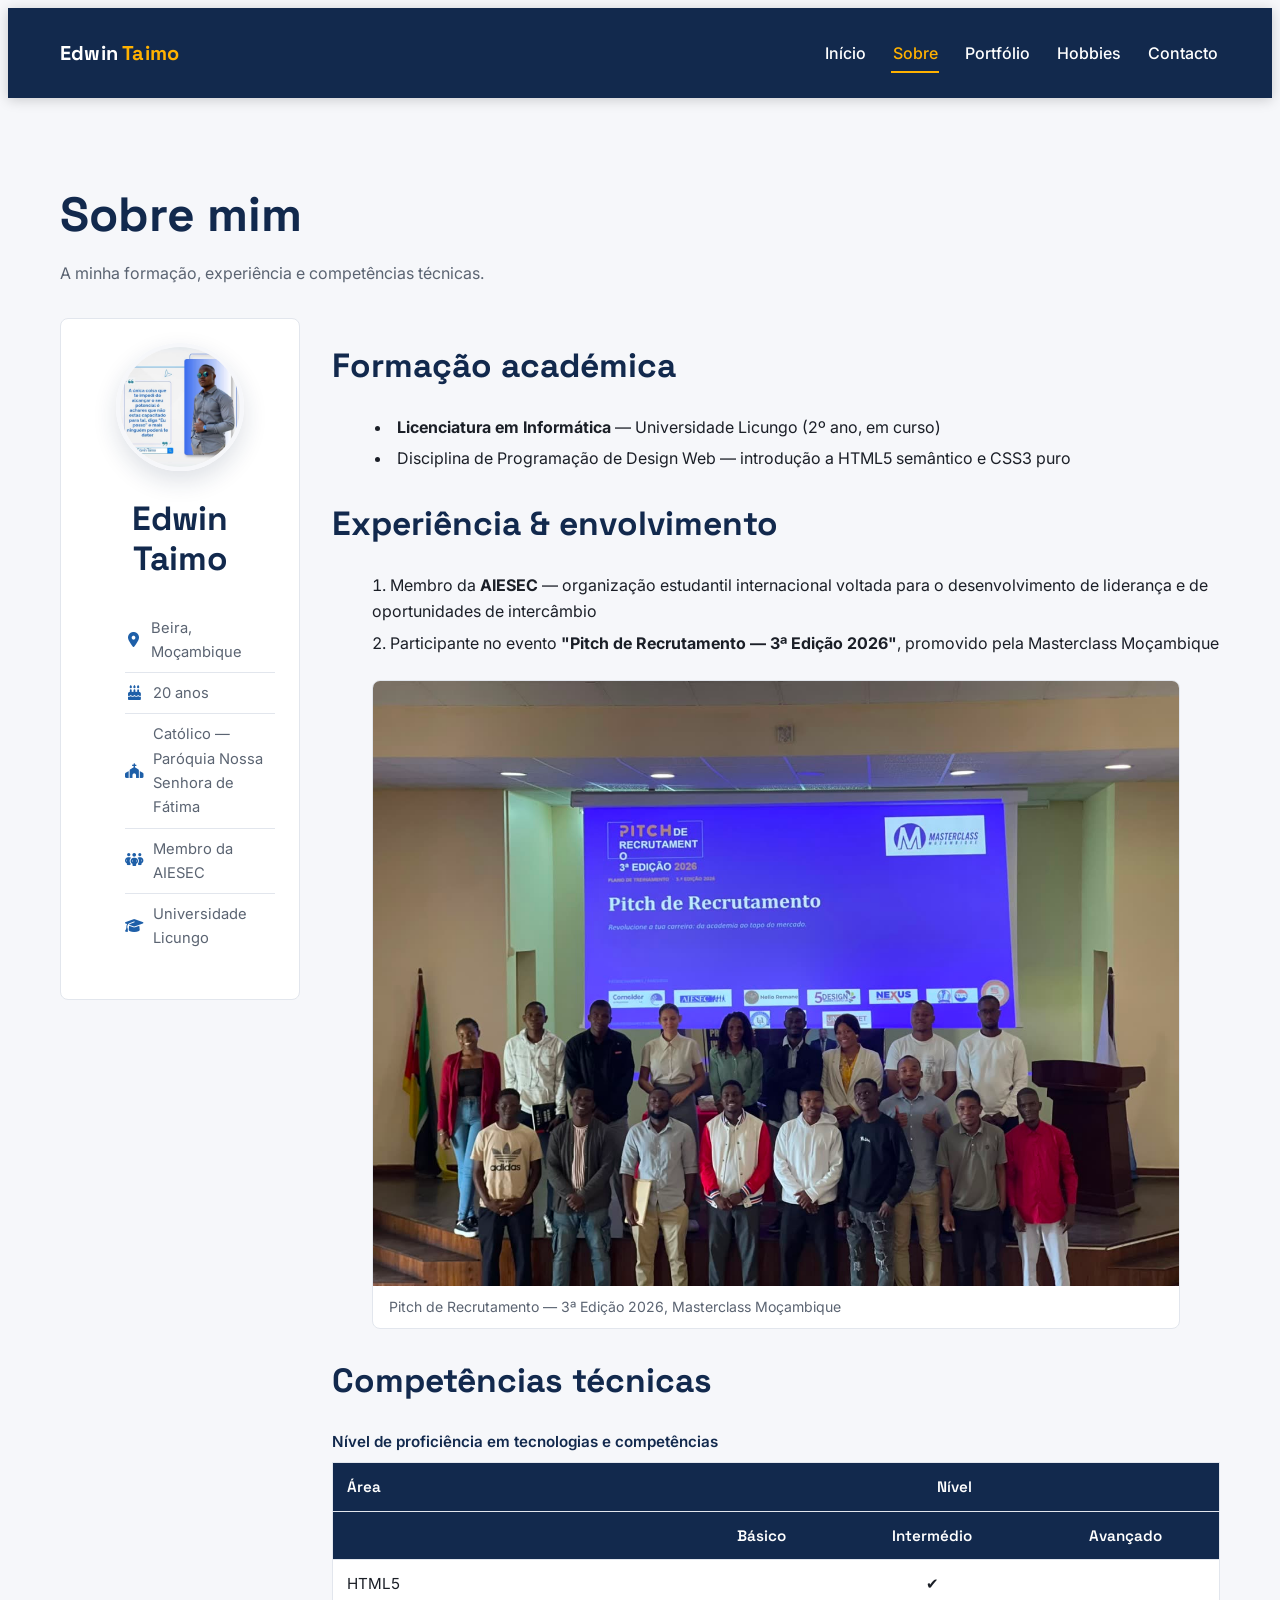
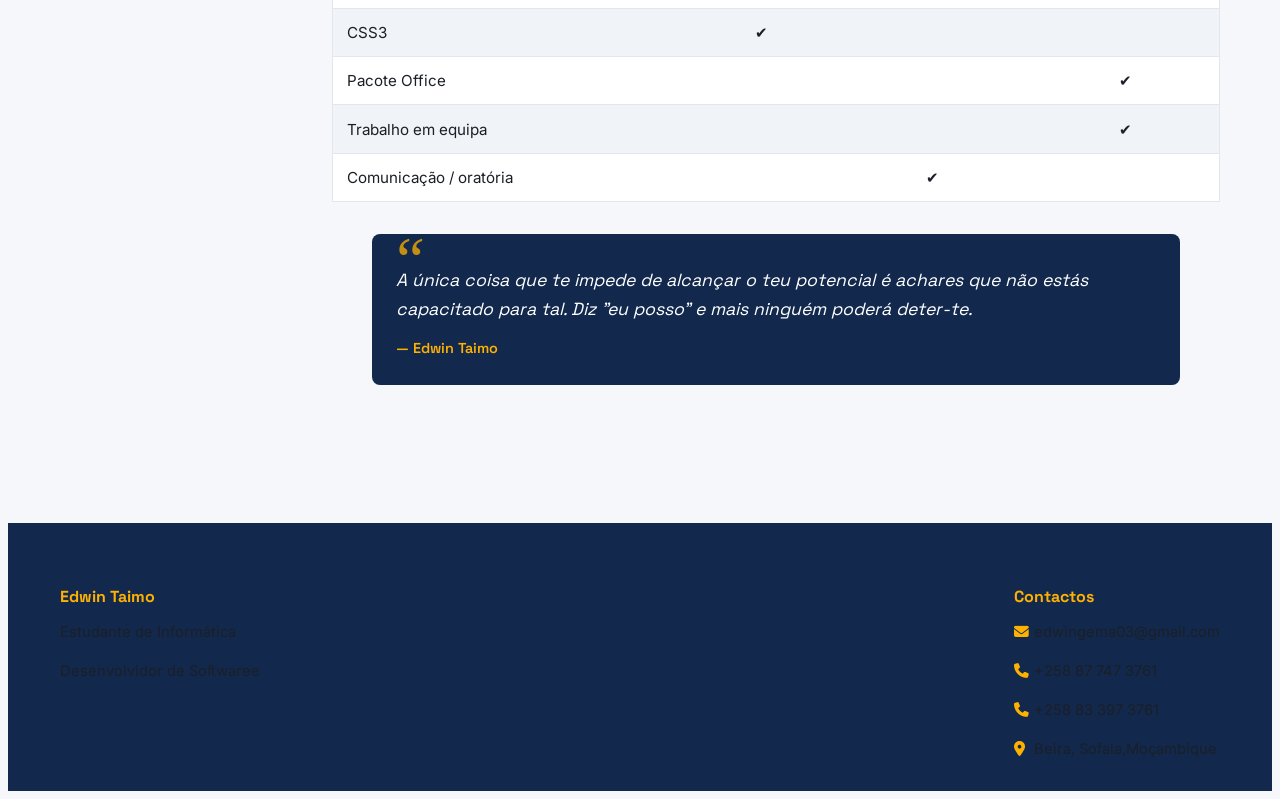
==== about.html @ 4673215a "reestates em atualizacao" ====
<!DOCTYPE html>
<html lang="pt-mz">
<head>
  <meta charset="UTF-8">
  <meta name="viewport" content="width=device-width, initial-scale=1.0">
  <meta name="description" content="Currículo de Edwin Taimo: formação académica, experiência e competências técnicas.">
  <title>Edwin Taimo — Sobre mim</title>

  <link rel="preconnect" href="https://fonts.googleapis.com">
  <link rel="preconnect" href="https://fonts.gstatic.com" crossorigin>
  <link href="https://fonts.googleapis.com/css2?family=Space+Grotesk:wght@500;600;700&family=Inter:wght@400;500;600&display=swap" rel="stylesheet">
  <link rel="stylesheet" href="https://cdnjs.cloudflare.com/ajax/libs/font-awesome/6.4.2/css/all.min.css">

  <link rel="stylesheet" href="css/estilo.css">
  <link rel="stylesheet" href="css/responsivo.css">
</head>
<body>

  <a class="link-saltar" href="#conteudo">Saltar para o conteúdo</a>

  <header class="cabecalho">
    <div class="cabecalho__conteudo">
      <a href="index.html" class="logotipo">Edwin <span>Taimo</span></a>
      <nav aria-label="Navegação principal">
        <ul class="menu-principal">
          <li><a href="index.html">Início</a></li>
          <li><a href="about.html" class="activo">Sobre</a></li>
          <li><a href="portfolio.html">Portfólio</a></li>
          <li><a href="hobbies.html">Hobbies</a></li>
          <li><a href="contact.html">Contacto</a></li>
        </ul>
      </nav>
    </div>
  </header>

  <main id="conteudo">
    <section class="seccao">
      <h1 class="seccao__titulo">Sobre mim</h1>
      <p class="seccao__intro">A minha formação, experiência e competências técnicas.</p>

      <div class="sobre__grelha">

        <aside class="perfil-lateral">
          <img src="assets/img/avatar.jpg" alt="Retrato de Edwin Taimo" width="120" height="120">
          <h2>Edwin Taimo</h2>
          <ul>
            <li><i class="fa-solid fa-location-dot" aria-hidden="true"></i> Beira, Moçambique</li>
            <li><i class="fa-solid fa-cake-candles" aria-hidden="true"></i> 20 anos</li>
            <li><i class="fa-solid fa-church" aria-hidden="true"></i> Católico — Paróquia Nossa Senhora de Fátima</li>
            <li><i class="fa-solid fa-people-group" aria-hidden="true"></i> Membro da AIESEC</li>
            <li><i class="fa-solid fa-graduation-cap" aria-hidden="true"></i> Universidade Licungo</li>
          </ul>
        </aside>

        <div class="sobre__conteudo">

          <article>
            <h2>Formação académica</h2>
            <ul>
              <li><strong>Licenciatura em Informática</strong> — Universidade Licungo (2º ano, em curso)</li>
              <li>Disciplina de Programação de Design Web — introdução a HTML5 semântico e CSS3 puro</li>
            </ul>
          </article>

          <article>
            <h2>Experiência &amp; envolvimento</h2>
            <ol>
              <li>Membro da <strong>AIESEC</strong> — organização estudantil internacional voltada para o desenvolvimento de liderança e de oportunidades de intercâmbio</li>
              <li>Participante no evento <strong>"Pitch de Recrutamento — 3ª Edição 2026"</strong>, promovido pela Masterclass Moçambique</li>
            </ol>

            <figure>
              <img src="assets/img/evento-aiesec.jpg" alt="Edwin em grupo com outros participantes no evento Pitch de Recrutamento da Masterclass Moçambique, 3ª edição 2026" width="800" height="500">
              <figcaption>Pitch de Recrutamento — 3ª Edição 2026, Masterclass Moçambique</figcaption>
            </figure>
          </article>

          <article>
            <h2>Competências técnicas</h2>
            <table class="tabela-competencias">
              <caption>Nível de proficiência em tecnologias e competências</caption>
              <thead>
                <tr>
                  <th scope="col">Área</th>
                  <th scope="col" colspan="3">Nível</th>
                </tr>
                <tr>
                  <th scope="col"></th>
                  <th scope="col">Básico</th>
                  <th scope="col">Intermédio</th>
                  <th scope="col">Avançado</th>
                </tr>
              </thead>
              <tbody>
                <tr>
                  <td>HTML5</td>
                  <td></td>
                  <td>✔</td>
                  <td></td>
                </tr>
                <tr>
                  <td>CSS3</td>
                  <td>✔</td>
                  <td></td>
                  <td></td>
                </tr>
                <tr>
                  <td>Pacote Office</td>
                  <td></td>
                  <td></td>
                  <td>✔</td>
                </tr>
                <tr>
                  <td>Trabalho em equipa</td>
                  <td></td>
                  <td></td>
                  <td>✔</td>
                </tr>
                <tr>
                  <td>Comunicação / oratória</td>
                  <td></td>
                  <td>✔</td>
                  <td></td>
                </tr>
              </tbody>
            </table>
          </article>

          <blockquote class="citacao">
            A única coisa que te impede de alcançar o teu potencial é achares
            que não estás capacitado para tal. Diz "eu posso" e mais ninguém
            poderá deter-te.
            <cite>— Edwin Taimo</cite>
          </blockquote>

        </div>
      </div>
    </section>
  </main>


    <footer class="rodape">
    <div class="rodape__conteudo">
      <div class="rodape__coluna">
        <h3>Edwin Taimo</h3>
        <p>Estudante de Informática</p>
        <p>Desenvolvidor de Softwaree</p>
      </div>
      <div class="rodape__coluna">
        <h3>Contactos</h3>
        <p><i class="fa-solid fa-envelope" aria-hidden="true"></i> edwingema03@gmail.com</p>
        <p><i class="fa-solid fa-phone" aria-hidden="true"></i> +258 87 747 3761</p>
        <p><i class="fa-solid fa-phone" aria-hidden="true"></i> +258 83 397 3761</p>
        <p><i class="fa-solid fa-location-dot" aria-hidden="true"></i> Beira, Sofala,Moçambique</p>
      </div>
    </div>
  </footer>
</body>
</html>
---- css/estilo.css ----
*::before,
*::after {
  box-sizing: border-box;
  margin: 0;
  padding: 0;
}

:root {
  /* Cores */
  --cor-primaria: #12294d;        /* azul profundo — cabeçalho, títulos */
  --cor-primaria-escura: #0a1b34; /* usado nos gradientes */
  --cor-primaria-clara: #1e5fa8;  /* azul vivo — links, detalhes */
  --cor-destaque: #ffb100;        /* âmbar — botões e acentos (referência ao mundo automóvel) */
  --cor-texto: #1b1f27;
  --cor-texto-suave: #5b6472;
  --cor-fundo: #f6f7fa;
  --cor-superficie: #ffffff;
  --cor-borda: #e2e6ed;

  --fonte-titulo: "Space Grotesk", "Segoe UI", sans-serif;
  --fonte-corpo: "Inter", "Segoe UI", Arial, sans-serif;

  /* Escala de espaçamento (usada em padding, margin e gap) */
  --esp-1: 0.5rem;
  --esp-2: 1rem;
  --esp-3: 1.5rem;
  --esp-4: 2rem;
  --esp-5: 3rem;
  --esp-6: 4.5rem;

  /* Outros valores reutilizados */
  --raio: 8px;
  --sombra: 0 10px 25px rgba(18, 41, 77, 0.14);
  --transicao: 0.25s ease;
}

/* ---------- 3. BASE ---------------------------------------------- */
html {
  scroll-behavior: smooth; /* rolagem suave ao clicar em links internos */
}

body {
  font-family: var(--fonte-corpo);
  color: var(--cor-texto);
  background: var(--cor-fundo);
  line-height: 1.65;
  /* rem = baseado no tamanho de letra da raiz -> mantém tudo proporcional
     se o utilizador mudar o tamanho de letra do navegador (acessibilidade) */
  font-size: 1rem;
}

h1,
h2,
h3 {
  font-family: var(--fonte-titulo);
  color: var(--cor-primaria);
  line-height: 1.2;
}

/* clamp(mínimo, valor-fluido-com-vw, máximo) permite que o texto
   cresça/diminua suavemente conforme a largura do ecrã (vw),
   sem nunca ficar demasiado pequeno nem demasiado grande. */
h1 { font-size: clamp(2rem, 4vw + 1rem, 3rem); }
h2 { font-size: clamp(1.5rem, 2vw + 1rem, 2.1rem); }
h3 { font-size: 1.15rem; }

p { color: var(--cor-texto); }

a {
  color: var(--cor-primaria-clara);
  text-decoration: none;
}
a:hover { text-decoration: underline; }
a:focus-visible,
button:focus-visible,
input:focus-visible,
select:focus-visible,
textarea:focus-visible {
  outline: 3px solid var(--cor-destaque);
  outline-offset: 2px;
}

img { max-width: 100%; display: block; }

ul, ol { list-style-position: inside; }

/* ---------- 4. LIGAÇÃO DE SALTO (acessibilidade) ----------------
   Permite que quem navega por teclado salte diretamente para o
   conteúdo principal, sem ter de passar por todo o menu. */
.link-saltar {
  position: absolute;
  left: -999px;
  top: 0;
  background: var(--cor-destaque);
  color: var(--cor-primaria);
  font-weight: 600;
  padding: 0.75rem 1.25rem;
  border-radius: 0 0 var(--raio) 0;
  z-index: 200;
}
.link-saltar:focus {
  left: 0;
}

/* ---------- 5. CABEÇALHO -----------------------------------------
   NOTA SOBRE POSICIONAMENTO (pedido no enunciado do trabalho):
   - static   → comportamento normal do fluxo do documento (padrão).
   - relative → mantém o espaço original do elemento, mas permite
                deslocá-lo visualmente com top/left/right/bottom.
   - absolute → remove o elemento do fluxo normal; é posicionado em
                relação ao ancestral mais próximo que tenha
                position diferente de static.
   - fixed    → fica sempre fixo em relação à janela do navegador
                (viewport), mesmo quando a página tem scroll.
   - sticky   → é um "híbrido": comporta-se como relative até o
                elemento atingir o limite definido (aqui, top: 0)
                e a partir daí passa a comportar-se como fixed.
                É exatamente isto que uso no cabeçalho abaixo, para
                o menu acompanhar o utilizador durante o scroll. */
.cabecalho {
  position: sticky;
  top: 0;
  z-index: 100;
  background: var(--cor-primaria);
  box-shadow: 0 2px 12px rgba(0, 0, 0, 0.18);
}

.cabecalho__conteudo {
  max-width: 1160px;
  margin: 0 auto;
  padding: 1rem var(--esp-3);
  display: flex;
  flex-wrap: wrap;
  align-items: center;
  justify-content: space-between;
  gap: var(--esp-2);
}

.logotipo {
  font-family: var(--fonte-titulo);
  font-weight: 700;
  font-size: 1.25rem;
  color: #ffffff;
  letter-spacing: 0.01em;
}
.logotipo span { color: var(--cor-destaque); }

/* seletor filho direto (>): aplica-se apenas aos <li> que são
   filhos diretos de .menu-principal, e não a "netos". */
.menu-principal {
  display: flex;
  flex-wrap: wrap;
  gap: var(--esp-3);
  list-style: none;
  justify-content: center;
}
.menu-principal > li {
  position: relative;
}

.menu-principal a {
  color: #ffffff;
  font-weight: 500;
  padding: 0.35rem 0.1rem;
  position: relative;
}

/* pseudo-elemento ::after usado para desenhar um sublinhado
   animado por baixo do link, sem precisar de nenhuma imagem. */
.menu-principal a::after {
  content: "";
  position: absolute;
  left: 0;
  bottom: -4px;
  width: 0;
  height: 2px;
  background: var(--cor-destaque);
  transition: width var(--transicao);
}
.menu-principal a:hover::after,
.menu-principal a.activo::after {
  width: 100%;
}
.menu-principal a.activo { color: var(--cor-destaque); }

/* ---------- 6. BOTÕES ---------------------------------------------- */
.btn {
  display: inline-flex;
  align-items: center;
  gap: 0.5rem;
  font-family: var(--fonte-titulo);
  font-weight: 600;
  font-size: 0.98rem;
  padding: 0.85rem 1.7rem;
  border-radius: var(--raio);
  border: 2px solid transparent;
  cursor: pointer;
  transition: transform var(--transicao), box-shadow var(--transicao),
    background var(--transicao);
}
.btn--primario {
  background: linear-gradient(135deg, var(--cor-destaque), #ffd166);
  color: var(--cor-primaria);
  box-shadow: var(--sombra);
}
.btn--primario:hover {
  transform: translateY(-3px);
  box-shadow: 0 16px 30px rgba(255, 177, 0, 0.35);
}
.btn--secundario {
  background: transparent;
  border-color: rgba(255, 255, 255, 0.7);
  color: #ffffff;
}
.btn--secundario:hover {
  background: rgba(255, 255, 255, 0.12);
}

/* ---------- 7. SECÇÕES GERAIS -------------------------------------- */
.seccao {
  max-width: 1160px;
  margin: 0 auto;
  padding: var(--esp-5) var(--esp-3);
}
.seccao__titulo { margin-bottom: 0.5rem; }
/* "ch" = largura média de um caractere na fonte atual; é ótimo
   para limitar a largura de um parágrafo a uma boa medida de
   leitura (aprox. 60-70 caracteres por linha). */
.seccao__intro {
  color: var(--cor-texto-suave);
  max-width: 68ch;
  margin-bottom: var(--esp-4);
}

/* ---------- 8. HERÓI (página inicial) ------------------------------ */
.heroi {
  position: relative;
  overflow: hidden;
  color: #ffffff;
  padding: var(--esp-5) var(--esp-3);
  background: linear-gradient(
    135deg,
    var(--cor-primaria) 0%,
    var(--cor-primaria-escura) 100%
  );
}
.heroi__conteudo {
  max-width: 1160px;
  margin: 0 auto;
  display: flex;
  flex-direction: column;
  align-items: center;
  gap: var(--esp-4);
  text-align: center;
}

/* Animação de entrada — um único momento orquestrado ao carregar
   a página, em vez de animações espalhadas por todo o lado. */
@keyframes entrada {
  from { opacity: 0; transform: translateY(18px); }
  to   { opacity: 1; transform: translateY(0); }
}
.heroi__texto { animation: entrada 0.8s ease both; }

.heroi__ola {
  color: var(--cor-destaque);
  font-weight: 600;
  margin-bottom: 0.3rem;
}
.heroi__nome {
  margin: 0.2rem 0 1rem;
  text-shadow: 0 3px 18px rgba(0, 0, 0, 0.3);
}
.heroi__tagline {
  color: #d7deea;
  font-size: 1.1rem;
  max-width: 52ch;
  margin: 0 auto var(--esp-3);
}
.heroi__acoes {
  display: flex;
  flex-wrap: wrap;
  gap: var(--esp-2);
  justify-content: center;
}

.heroi__foto {
  position: relative;
  width: min(70vw, 260px);
}
/* ::before cria uma "faixa" decorativa atrás da fotografia —
   uma referência visual ao mundo automóvel/motorsport. */
.heroi__foto::before {
  content: "";
  position: absolute;
  inset: -14px;
  background: linear-gradient(135deg, var(--cor-destaque), transparent 65%);
  border-radius: var(--raio);
  transform: rotate(-4deg);
  z-index: 0;
}
.heroi__foto img {
  position: relative;
  z-index: 1;
  width: 100%;
  aspect-ratio: 1 / 1;
  object-fit: cover;
  border-radius: var(--raio);
  border: 4px solid rgba(255, 255, 255, 0.18);
  box-shadow: var(--sombra);
}

/* ---------- 9. DESTAQUES RÁPIDOS (página inicial) ------------------- */
.destaques {
  display: flex;
  flex-wrap: wrap;
  gap: var(--esp-3);
  margin-top: var(--esp-4);
}
.destaque {
  flex: 1 1 220px;
  background: var(--cor-superficie);
  border: 1px solid var(--cor-borda);
  border-radius: var(--raio);
  padding: var(--esp-3);
  transition: transform var(--transicao), box-shadow var(--transicao);
}
.destaque:hover {
  transform: translateY(-4px);
  box-shadow: var(--sombra);
}
.destaque i {
  color: var(--cor-primaria-clara);
  font-size: 1.4rem;
  margin-bottom: 0.5rem;
}
.destaque h3 { margin-bottom: 0.2rem; }
.destaque p { color: var(--cor-texto-suave); font-size: 0.95rem; }

/* ---------- 10. BLOCOS DE MÉDIA (vídeo/áudio) ------------------------ */
.midia-grelha {
  display: flex;
  flex-direction: column;
  gap: var(--esp-3);
}
.midia {
  background: var(--cor-superficie);
  border: 1px solid var(--cor-borda);
  border-radius: var(--raio);
  padding: var(--esp-3);
  box-shadow: 0 4px 14px rgba(18, 41, 77, 0.06);
}
.midia h3 { margin-bottom: 0.6rem; }
video,
audio {
  width: 100%;
  border-radius: calc(var(--raio) - 2px);
}

/* ---------- 11. PÁGINA "SOBRE" ------------------------------------- */
.sobre__grelha {
  display: grid;
  gap: var(--esp-4);
}

.perfil-lateral {
  background: var(--cor-superficie);
  border: 1px solid var(--cor-borda);
  border-radius: var(--raio);
  padding: var(--esp-3);
  text-align: center;
  align-self: start;
}
.perfil-lateral img {
  width: 120px;
  height: 120px;
  object-fit: cover;
  border-radius: 50%;
  border: 4px solid var(--cor-fundo);
  box-shadow: var(--sombra);
  margin: 0 auto var(--esp-2);
}
.perfil-lateral ul {
  list-style: none;
  text-align: left;
  margin-top: var(--esp-2);
}
.perfil-lateral li {
  display: flex;
  align-items: center;
  gap: 0.6rem;
  padding: 0.5rem 0;
  border-top: 1px solid var(--cor-borda);
  font-size: 0.92rem;
  color: var(--cor-texto-suave);
}
/* pseudo-classe :first-child remove a linha divisória do 1º item */
.perfil-lateral li:first-child { border-top: none; }
.perfil-lateral li i {
  color: var(--cor-primaria-clara);
  width: 18px;
  text-align: center;
}

.sobre__conteudo article { margin-bottom: var(--esp-4); }
.sobre__conteudo article ul { margin: 0.6rem 0 0.6rem 0.2rem; }
.sobre__conteudo article li { margin-bottom: 0.3rem; }

.sobre__conteudo figure {
  margin-top: var(--esp-3);
  border: 1px solid var(--cor-borda);
  border-radius: var(--raio);
  overflow: hidden;
  background: var(--cor-superficie);
}
.sobre__conteudo figure img { width: 100%; height: auto; }
.sobre__conteudo figcaption {
  padding: 0.6rem var(--esp-2);
  font-size: 0.88rem;
  color: var(--cor-texto-suave);
}

/* Tabela de competências */
.tabela-competencias {
  width: 100%;
  border-collapse: collapse;
  margin: var(--esp-2) 0;
  font-size: 0.95rem;
  background: var(--cor-superficie);
  border: 1px solid var(--cor-borda);
}
.tabela-competencias caption {
  text-align: left;
  font-weight: 600;
  color: var(--cor-primaria);
  margin-bottom: 0.5rem;
}
.tabela-competencias th,
.tabela-competencias td {
  padding: 0.7rem 0.9rem;
  border-bottom: 1px solid var(--cor-borda);
  text-align: center;
}
.tabela-competencias td:first-child,
.tabela-competencias th:first-child { text-align: left; }
.tabela-competencias thead th {
  background: var(--cor-primaria);
  color: #ffffff;
  font-family: var(--fonte-titulo);
  font-weight: 600;
}
/* pseudo-classe :nth-child(even/odd) para criar linhas "zebra" */
.tabela-competencias tbody tr:nth-child(even) { background: #f0f3f8; }
.tabela-competencias tbody tr:hover { background: #e7eef9; }

/* Citação / frase de efeito */
.citacao {
  position: relative;
  background: var(--cor-primaria);
  color: #ffffff;
  padding: var(--esp-4) var(--esp-3) var(--esp-3);
  border-radius: var(--raio);
  margin-top: var(--esp-4);
  font-family: var(--fonte-titulo);
  font-size: 1.1rem;
  font-style: italic;
}
.citacao::before {
  content: "\201C"; /* aspas decorativas */
  position: absolute;
  top: -6px;
  left: 18px;
  font-family: Georgia, serif;
  font-size: 4rem;
  color: var(--cor-destaque);
  opacity: 0.75;
  line-height: 1;
}
.citacao cite {
  display: block;
  margin-top: 0.8rem;
  font-style: normal;
  font-weight: 600;
  font-size: 0.9rem;
  color: var(--cor-destaque);
}

/* ---------- 12. PORTFÓLIO (CSS GRID) --------------------------------
   grid-template-columns com repeat()/auto-fit/minmax() cria colunas
   automaticamente: tantas quantas couberem, com no mínimo 250px,
   sem precisar de media queries só para isto. */
.grelha-portfolio {
  display: grid;
  grid-template-columns: repeat(auto-fit, minmax(250px, 1fr));
  gap: var(--esp-4);
}

.projeto {
  position: relative;
  background: var(--cor-superficie);
  border: 1px solid var(--cor-borda);
  border-radius: var(--raio);
  overflow: hidden;
  transition: transform var(--transicao), box-shadow var(--transicao);
}
/* ::before desenha uma barra de destaque no topo de cada cartão */
.projeto::before {
  content: "";
  position: absolute;
  top: 0; left: 0; right: 0;
  height: 5px;
  background: var(--cor-destaque);
  z-index: 2;
}
/* pseudo-classe :nth-child() para variar a cor da barra de cada cartão */
.projeto:nth-child(2)::before { background: var(--cor-primaria-clara); }
.projeto:nth-child(3)::before { background: #2e9e6b; }

.projeto:hover {
  transform: translateY(-6px);
  box-shadow: var(--sombra);
}
.projeto img {
  width: 100%;
  height: 190px;
  object-fit: cover;
}
.projeto__corpo { padding: var(--esp-3); }
.projeto__corpo h3 { margin-bottom: 0.4rem; }
.projeto__corpo p { color: var(--cor-texto-suave); font-size: 0.95rem; }
.projeto__tag {
  display: inline-block;
  margin-top: var(--esp-2);
  font-size: 0.75rem;
  font-weight: 600;
  letter-spacing: 0.02em;
  color: var(--cor-primaria-clara);
  background: rgba(30, 95, 168, 0.09);
  padding: 0.3rem 0.7rem;
  border-radius: 20px;
}

/* "Mock-up" de navegador feito só com HTML/CSS, para representar
   este próprio site no cartão de projeto (sem precisar de captura
   de ecrã). Usa :first-child, :nth-child() e :last-child juntos. */
.mockup-navegador {
  height: 190px;
  display: flex;
  flex-direction: column;
  background: linear-gradient(135deg, var(--cor-primaria-escura), var(--cor-primaria));
}
.mockup-navegador__barra {
  display: flex;
  gap: 6px;
  padding: 10px 12px;
  background: rgba(0, 0, 0, 0.25);
}
.mockup-navegador__ponto {
  width: 9px;
  height: 9px;
  border-radius: 50%;
  background: #3a4a66;
}
.mockup-navegador__ponto:first-child { background: #ff6b6b; }
.mockup-navegador__ponto:nth-child(2) { background: #ffd166; }
.mockup-navegador__ponto:last-child { background: #4ade80; }
.mockup-navegador__ecra {
  flex: 1;
  display: flex;
  align-items: center;
  justify-content: center;
  text-align: center;
  padding: 0 1rem;
  color: var(--cor-destaque);
  font-family: var(--fonte-titulo);
  font-weight: 700;
}
.mockup-navegador--verde {
  background: linear-gradient(135deg, #103a2b, #1c5c42);
}
.mockup-navegador--verde .mockup-navegador__ecra { color: #7be6b4; }

/* ---------- 13. HOBBIES (FLEXBOX) -----------------------------------
   flex-wrap permite que os cartões passem para a linha seguinte
   quando não há espaço; justify-content/align-items controlam o
   alinhamento horizontal/vertical dentro da linha. */
.lista-hobbies {
  display: flex;
  flex-direction: row;
  flex-wrap: wrap;
  justify-content: center;
  align-items: stretch;
  gap: var(--esp-4);
}
.hobby-cartao {
  flex: 1 1 260px;
  max-width: 340px;
  background: var(--cor-superficie);
  border: 1px solid var(--cor-borda);
  border-radius: var(--raio);
  overflow: hidden;
  display: flex;
  flex-direction: column;
  transition: transform var(--transicao), box-shadow var(--transicao);
}
.hobby-cartao:hover {
  transform: translateY(-4px);
  box-shadow: var(--sombra);
}
.hobby-cartao img {
  width: 100%;
  height: 200px;
  object-fit: cover;
}
/* mini-galeria dentro de um único cartão, também com Flexbox */
.hobby-cartao__galeria { display: flex; }
.hobby-cartao__galeria img { flex: 1 1 50%; height: 160px; }
.hobby-cartao__corpo { padding: var(--esp-3); }
.hobby-cartao h3 {
  display: flex;
  align-items: center;
  gap: 0.5rem;
  margin-bottom: 0.3rem;
  font-size: 1.05rem;
}
.hobby-cartao h3 i { color: var(--cor-destaque); }
.hobby-cartao p { color: var(--cor-texto-suave); font-size: 0.93rem; }

/* ---------- 14. FORMULÁRIO DE CONTACTO ------------------------------- */
.formulario fieldset {
  border: 1px solid var(--cor-borda);
  border-radius: var(--raio);
  padding: var(--esp-3);
  margin-bottom: var(--esp-3);
  background: var(--cor-superficie);
}
.formulario legend {
  padding: 0 0.5rem;
  font-family: var(--fonte-titulo);
  font-weight: 600;
  color: var(--cor-primaria);
}
.campo { margin-bottom: var(--esp-3); }
.campo:last-child { margin-bottom: 0; }
.campo label,
.campo__rotulo {
  display: block;
  margin-bottom: 0.4rem;
  font-weight: 500;
  font-size: 0.92rem;
}
/* seletor de irmão adjacente (+): aplica um espaçamento apenas ao
   campo que vem LOGO a seguir a um label dentro de .campo */
.campo label + input,
.campo label + select,
.campo label + textarea {
  margin-top: 0.15rem;
}

input,
select,
textarea {
  width: 100%;
  font-family: var(--fonte-corpo);
  font-size: 1rem;
  padding: 0.75rem 0.9rem;
  border: 1px solid var(--cor-borda);
  border-radius: 6px;
  background: #ffffff;
  color: var(--cor-texto);
  transition: border-color var(--transicao), box-shadow var(--transicao);
}
input:focus,
select:focus,
textarea:focus {
  outline: none;
  border-color: var(--cor-primaria-clara);
  box-shadow: 0 0 0 3px rgba(30, 95, 168, 0.15);
}

input[type="date"],
input[type="number"] {
  max-width: 240px;
}
input[type="file"] {
  padding: 0.55rem;
  background: var(--cor-fundo);
}

textarea { resize: vertical; min-height: 120px; }

.opcoes-grupo {
  display: flex;
  flex-wrap: wrap;
  gap: var(--esp-2);
}
.opcao {
  display: inline-flex;
  align-items: center;
  gap: 0.55rem;
  padding: 0.55rem 1rem;
  border: 1px solid var(--cor-borda);
  border-radius: 30px;
  cursor: pointer;
  font-size: 0.92rem;
  transition: border-color var(--transicao), background var(--transicao);
}
.opcao:hover { border-color: var(--cor-primaria-clara); }

/* appearance: none remove o visual padrão do navegador para o
   radio/checkbox, para podermos desenhar o nosso próprio estilo. */
.opcao input[type="radio"],
.opcao input[type="checkbox"] {
  appearance: none;
  -webkit-appearance: none;
  width: 18px;
  height: 18px;
  min-width: 18px;
  margin: 0;
  border: 2px solid var(--cor-texto-suave);
  border-radius: 50%;
  display: grid;
  place-content: center;
  cursor: pointer;
}
.opcao input[type="checkbox"] { border-radius: 4px; }
.opcao input[type="radio"]::before,
.opcao input[type="checkbox"]::before {
  content: "";
  width: 10px;
  height: 10px;
  border-radius: 50%;
  background: var(--cor-destaque);
  transform: scale(0);
  transition: transform var(--transicao);
}
.opcao input[type="checkbox"]::before { border-radius: 2px; }
/* pseudo-classe :checked mostra o "miolo" colorido quando selecionado */
.opcao input:checked::before { transform: scale(1); }
.opcao input:checked { border-color: var(--cor-primaria-clara); }

.formulario__nota {
  font-size: 0.85rem;
  color: var(--cor-texto-suave);
  margin-bottom: var(--esp-3);
}
.formulario .btn { margin-top: 0.5rem; }

/* ---------- 15. RODAPÉ ------------------------------------------------ */
.rodape {
  background: var(--cor-primaria);
  color: #d7deea;
  margin-top: var(--esp-6);
  padding: var(--esp-5) var(--esp-3) var(--esp-3);
}
.rodape__conteudo {
  max-width: 1160px;
  margin: 0 auto;
  display: flex;
  flex-wrap: wrap;
  gap: var(--esp-4);
  justify-content: space-between;
}
.rodape__coluna h3 {
  color: var(--cor-destaque);
  font-size: 1rem;
  margin-bottom: var(--esp-1);
}
.rodape__coluna p { margin-bottom: 0.3rem; font-size: 0.92rem; }
.rodape__coluna a { color: #d7deea; }
.rodape__coluna a:hover { color: var(--cor-destaque); }
.rodape__coluna p i { width: 16px; color: var(--cor-destaque); }

.rodape__redes { display: flex; gap: var(--esp-1); margin-top: var(--esp-2); }
.rodape__redes a {
  width: 38px;
  height: 38px;
  display: flex;
  align-items: center;
  justify-content: center;
  border-radius: 50%;
  background: rgba(255, 255, 255, 0.08);
  transition: background var(--transicao), transform var(--transicao);
}
.rodape__redes a:hover {
  background: var(--cor-destaque);
  color: var(--cor-primaria);
  transform: translateY(-3px);
}

.rodape__assinatura {
  text-align: center;
  margin-top: var(--esp-4);
  padding-top: var(--esp-3);
  border-top: 1px solid rgba(255, 255, 255, 0.14);
  font-size: 0.88rem;
  color: #a9b4c6;
}
---- css/responsivo.css ----
@media (min-width: 640px) {
  .heroi__conteudo {
    flex-direction: row;
    text-align: left;
    justify-content: space-between;
  }
  .heroi__texto { text-align: left; }
  .heroi__tagline { margin: 0 0 var(--esp-3); }
  .heroi__acoes { justify-content: flex-start; }

  .sobre__grelha {
    grid-template-columns: 240px 1fr;
    align-items: start;
  }

  .midia-grelha {
    flex-direction: row;
  }
  .midia-grelha .midia { flex: 1; }

  .lista-hobbies { justify-content: flex-start; }
}
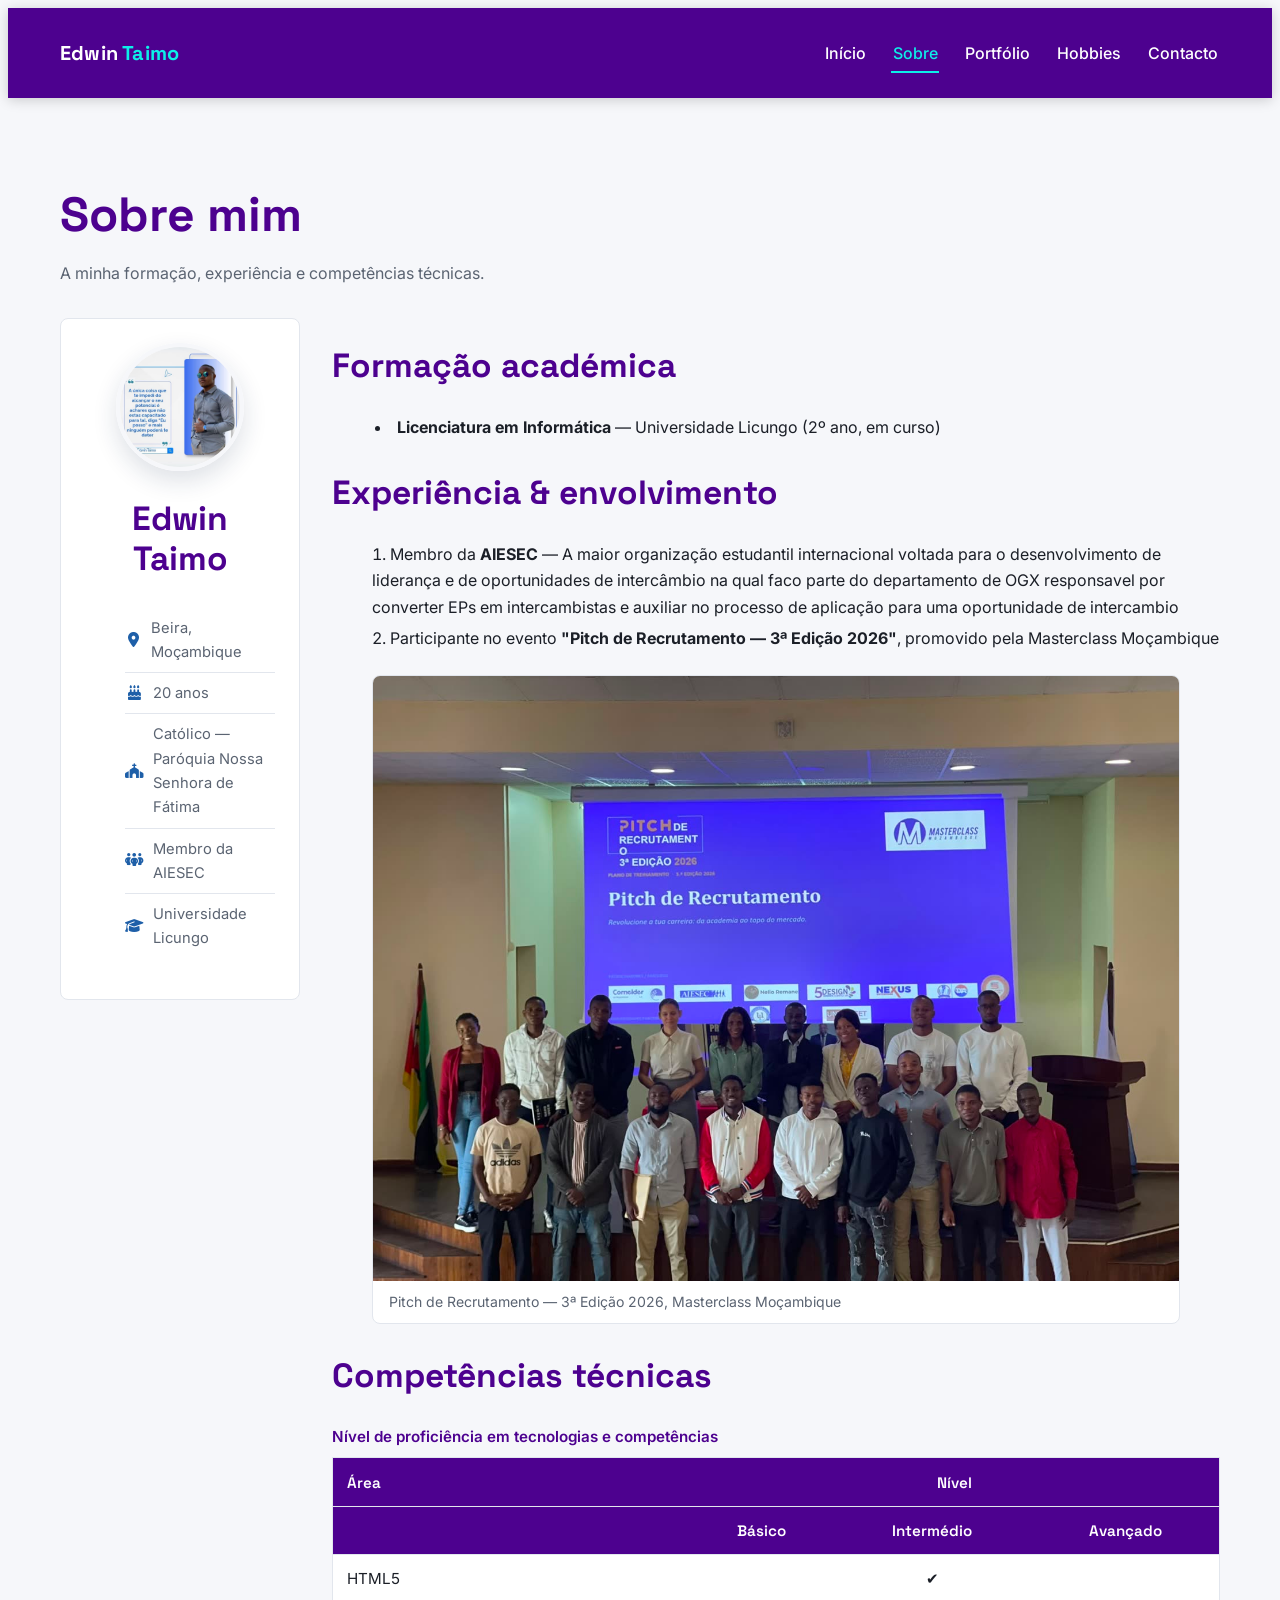
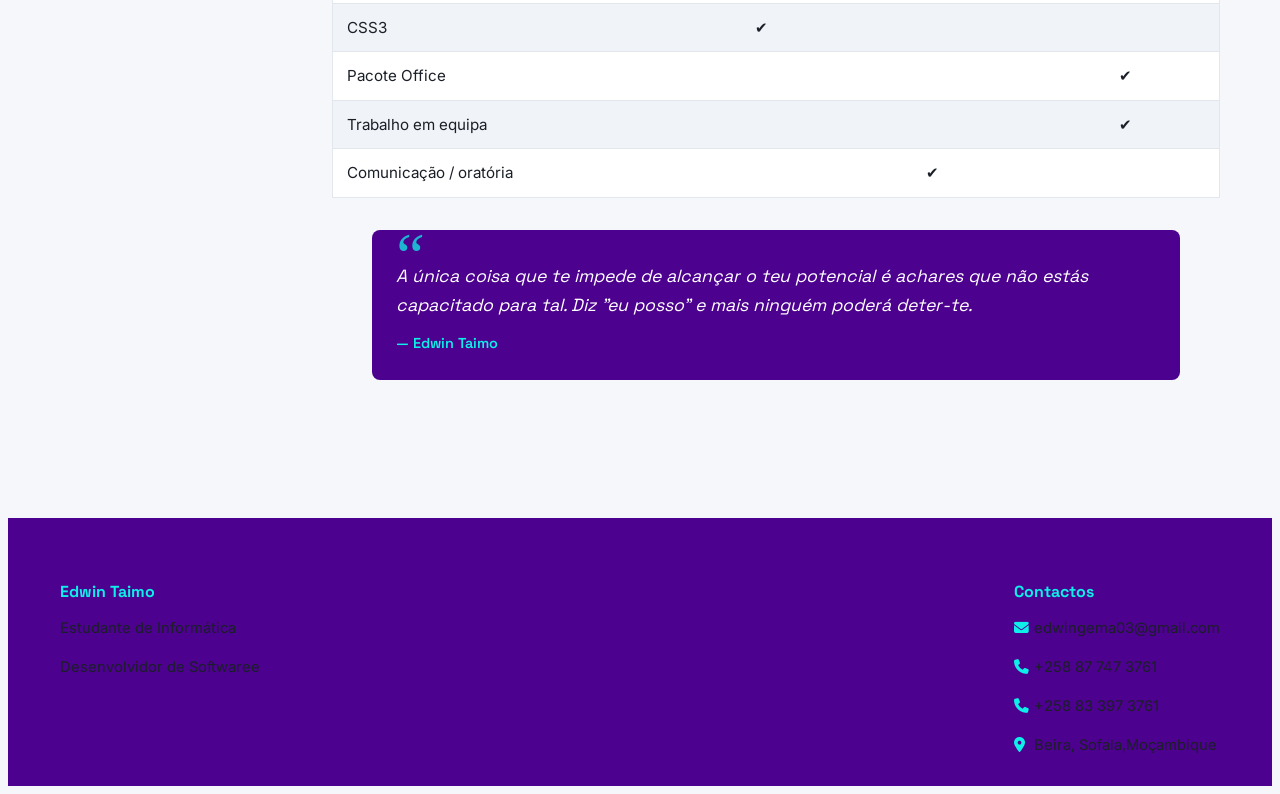
==== commit 0076a3c0: "new aiesec descricao" ====
--- a/about.html
+++ b/about.html
@@ -1,159 +1,160 @@
 <!DOCTYPE html>
 <html lang="pt-mz">
+
 <head>
-  <meta charset="UTF-8">
-  <meta name="viewport" content="width=device-width, initial-scale=1.0">
-  <meta name="description" content="Currículo de Edwin Taimo: formação académica, experiência e competências técnicas.">
-  <title>Edwin Taimo — Sobre mim</title>
+    <meta charset="UTF-8">
+    <meta name="viewport" content="width=device-width, initial-scale=1.0">
+    <meta name="description" content="Currículo de Edwin Taimo: formação académica, experiência e competências técnicas.">
+    <title>Edwin Taimo — Sobre mim</title>
 
-  <link rel="preconnect" href="https://fonts.googleapis.com">
-  <link rel="preconnect" href="https://fonts.gstatic.com" crossorigin>
-  <link href="https://fonts.googleapis.com/css2?family=Space+Grotesk:wght@500;600;700&family=Inter:wght@400;500;600&display=swap" rel="stylesheet">
-  <link rel="stylesheet" href="https://cdnjs.cloudflare.com/ajax/libs/font-awesome/6.4.2/css/all.min.css">
+    <link rel="preconnect" href="https://fonts.googleapis.com">
+    <link rel="preconnect" href="https://fonts.gstatic.com" crossorigin>
+    <link href="https://fonts.googleapis.com/css2?family=Space+Grotesk:wght@500;600;700&family=Inter:wght@400;500;600&display=swap" rel="stylesheet">
+    <link rel="stylesheet" href="https://cdnjs.cloudflare.com/ajax/libs/font-awesome/6.4.2/css/all.min.css">
 
-  <link rel="stylesheet" href="css/estilo.css">
-  <link rel="stylesheet" href="css/responsivo.css">
+    <link rel="stylesheet" href="css/estilo.css">
+    <link rel="stylesheet" href="css/responsivo.css">
 </head>
+
 <body>
 
-  <a class="link-saltar" href="#conteudo">Saltar para o conteúdo</a>
+    <a class="link-saltar" href="#conteudo">Saltar para o conteúdo</a>
 
-  <header class="cabecalho">
-    <div class="cabecalho__conteudo">
-      <a href="index.html" class="logotipo">Edwin <span>Taimo</span></a>
-      <nav aria-label="Navegação principal">
-        <ul class="menu-principal">
-          <li><a href="index.html">Início</a></li>
-          <li><a href="about.html" class="activo">Sobre</a></li>
-          <li><a href="portfolio.html">Portfólio</a></li>
-          <li><a href="hobbies.html">Hobbies</a></li>
-          <li><a href="contact.html">Contacto</a></li>
-        </ul>
-      </nav>
-    </div>
-  </header>
+    <header class="cabecalho">
+        <div class="cabecalho__conteudo">
+            <a href="index.html" class="logotipo">Edwin <span>Taimo</span></a>
+            <nav aria-label="Navegação principal">
+                <ul class="menu-principal">
+                    <li><a href="index.html">Início</a></li>
+                    <li><a href="about.html" class="activo">Sobre</a></li>
+                    <li><a href="portfolio.html">Portfólio</a></li>
+                    <li><a href="hobbies.html">Hobbies</a></li>
+                    <li><a href="contact.html">Contacto</a></li>
+                </ul>
+            </nav>
+        </div>
+    </header>
 
-  <main id="conteudo">
-    <section class="seccao">
-      <h1 class="seccao__titulo">Sobre mim</h1>
-      <p class="seccao__intro">A minha formação, experiência e competências técnicas.</p>
+    <main id="conteudo">
+        <section class="seccao">
+            <h1 class="seccao__titulo">Sobre mim</h1>
+            <p class="seccao__intro">A minha formação, experiência e competências técnicas.</p>
 
-      <div class="sobre__grelha">
+            <div class="sobre__grelha">
 
-        <aside class="perfil-lateral">
-          <img src="assets/img/avatar.jpg" alt="Retrato de Edwin Taimo" width="120" height="120">
-          <h2>Edwin Taimo</h2>
-          <ul>
-            <li><i class="fa-solid fa-location-dot" aria-hidden="true"></i> Beira, Moçambique</li>
-            <li><i class="fa-solid fa-cake-candles" aria-hidden="true"></i> 20 anos</li>
-            <li><i class="fa-solid fa-church" aria-hidden="true"></i> Católico — Paróquia Nossa Senhora de Fátima</li>
-            <li><i class="fa-solid fa-people-group" aria-hidden="true"></i> Membro da AIESEC</li>
-            <li><i class="fa-solid fa-graduation-cap" aria-hidden="true"></i> Universidade Licungo</li>
-          </ul>
-        </aside>
+                <aside class="perfil-lateral">
+                    <img src="assets/img/avatar.jpg" alt="Retrato de Edwin Taimo" width="120" height="120">
+                    <h2>Edwin Taimo</h2>
+                    <ul>
+                        <li><i class="fa-solid fa-location-dot" aria-hidden="true"></i> Beira, Moçambique</li>
+                        <li><i class="fa-solid fa-cake-candles" aria-hidden="true"></i> 20 anos</li>
+                        <li><i class="fa-solid fa-church" aria-hidden="true"></i> Católico — Paróquia Nossa Senhora de Fátima</li>
+                        <li><i class="fa-solid fa-people-group" aria-hidden="true"></i> Membro da AIESEC</li>
+                        <li><i class="fa-solid fa-graduation-cap" aria-hidden="true"></i> Universidade Licungo</li>
+                    </ul>
+                </aside>
 
-        <div class="sobre__conteudo">
+                <div class="sobre__conteudo">
 
-          <article>
-            <h2>Formação académica</h2>
-            <ul>
-              <li><strong>Licenciatura em Informática</strong> — Universidade Licungo (2º ano, em curso)</li>
-              <li>Disciplina de Programação de Design Web — introdução a HTML5 semântico e CSS3 puro</li>
-            </ul>
-          </article>
+                    <article>
+                        <h2>Formação académica</h2>
+                        <ul>
+                            <li><strong>Licenciatura em Informática</strong> — Universidade Licungo (2º ano, em curso)</li>
+                        </ul>
+                    </article>
 
-          <article>
-            <h2>Experiência &amp; envolvimento</h2>
-            <ol>
-              <li>Membro da <strong>AIESEC</strong> — organização estudantil internacional voltada para o desenvolvimento de liderança e de oportunidades de intercâmbio</li>
-              <li>Participante no evento <strong>"Pitch de Recrutamento — 3ª Edição 2026"</strong>, promovido pela Masterclass Moçambique</li>
-            </ol>
+                    <article>
+                        <h2>Experiência &amp; envolvimento</h2>
+                        <ol>
+                            <li>Membro da <strong>AIESEC</strong> — A maior organização estudantil internacional voltada para o desenvolvimento de liderança e de oportunidades de intercâmbio na qual faco parte do departamento de OGX responsavel por converter
+                                EPs em intercambistas e auxiliar no processo de aplicação para uma oportunidade de intercambio</li>
+                            <li>Participante no evento <strong>"Pitch de Recrutamento — 3ª Edição 2026"</strong>, promovido pela Masterclass Moçambique</li>
+                        </ol>
 
-            <figure>
-              <img src="assets/img/evento-aiesec.jpg" alt="Edwin em grupo com outros participantes no evento Pitch de Recrutamento da Masterclass Moçambique, 3ª edição 2026" width="800" height="500">
-              <figcaption>Pitch de Recrutamento — 3ª Edição 2026, Masterclass Moçambique</figcaption>
-            </figure>
-          </article>
+                        <figure>
+                            <img src="assets/img/evento-aiesec.jpg" alt="Edwin em grupo com outros participantes no evento Pitch de Recrutamento da Masterclass Moçambique, 3ª edição 2026" width="800" height="500">
+                            <figcaption>Pitch de Recrutamento — 3ª Edição 2026, Masterclass Moçambique</figcaption>
+                        </figure>
+                    </article>
 
-          <article>
-            <h2>Competências técnicas</h2>
-            <table class="tabela-competencias">
-              <caption>Nível de proficiência em tecnologias e competências</caption>
-              <thead>
-                <tr>
-                  <th scope="col">Área</th>
-                  <th scope="col" colspan="3">Nível</th>
-                </tr>
-                <tr>
-                  <th scope="col"></th>
-                  <th scope="col">Básico</th>
-                  <th scope="col">Intermédio</th>
-                  <th scope="col">Avançado</th>
-                </tr>
-              </thead>
-              <tbody>
-                <tr>
-                  <td>HTML5</td>
-                  <td></td>
-                  <td>✔</td>
-                  <td></td>
-                </tr>
-                <tr>
-                  <td>CSS3</td>
-                  <td>✔</td>
-                  <td></td>
-                  <td></td>
-                </tr>
-                <tr>
-                  <td>Pacote Office</td>
-                  <td></td>
-                  <td></td>
-                  <td>✔</td>
-                </tr>
-                <tr>
-                  <td>Trabalho em equipa</td>
-                  <td></td>
-                  <td></td>
-                  <td>✔</td>
-                </tr>
-                <tr>
-                  <td>Comunicação / oratória</td>
-                  <td></td>
-                  <td>✔</td>
-                  <td></td>
-                </tr>
-              </tbody>
-            </table>
-          </article>
+                    <article>
+                        <h2>Competências técnicas</h2>
+                        <table class="tabela-competencias">
+                            <caption>Nível de proficiência em tecnologias e competências</caption>
+                            <thead>
+                                <tr>
+                                    <th scope="col">Área</th>
+                                    <th scope="col" colspan="3">Nível</th>
+                                </tr>
+                                <tr>
+                                    <th scope="col"></th>
+                                    <th scope="col">Básico</th>
+                                    <th scope="col">Intermédio</th>
+                                    <th scope="col">Avançado</th>
+                                </tr>
+                            </thead>
+                            <tbody>
+                                <tr>
+                                    <td>HTML5</td>
+                                    <td></td>
+                                    <td>✔</td>
+                                    <td></td>
+                                </tr>
+                                <tr>
+                                    <td>CSS3</td>
+                                    <td>✔</td>
+                                    <td></td>
+                                    <td></td>
+                                </tr>
+                                <tr>
+                                    <td>Pacote Office</td>
+                                    <td></td>
+                                    <td></td>
+                                    <td>✔</td>
+                                </tr>
+                                <tr>
+                                    <td>Trabalho em equipa</td>
+                                    <td></td>
+                                    <td></td>
+                                    <td>✔</td>
+                                </tr>
+                                <tr>
+                                    <td>Comunicação / oratória</td>
+                                    <td></td>
+                                    <td>✔</td>
+                                    <td></td>
+                                </tr>
+                            </tbody>
+                        </table>
+                    </article>
 
-          <blockquote class="citacao">
-            A única coisa que te impede de alcançar o teu potencial é achares
-            que não estás capacitado para tal. Diz "eu posso" e mais ninguém
-            poderá deter-te.
-            <cite>— Edwin Taimo</cite>
-          </blockquote>
+                    <blockquote class="citacao">
+                        A única coisa que te impede de alcançar o teu potencial é achares que não estás capacitado para tal. Diz "eu posso" e mais ninguém poderá deter-te.
+                        <cite>— Edwin Taimo</cite>
+                    </blockquote>
 
-        </div>
-      </div>
-    </section>
-  </main>
+                </div>
+            </div>
+        </section>
+    </main>
 
 
     <footer class="rodape">
-    <div class="rodape__conteudo">
-      <div class="rodape__coluna">
-        <h3>Edwin Taimo</h3>
-        <p>Estudante de Informática</p>
-        <p>Desenvolvidor de Softwaree</p>
-      </div>
-      <div class="rodape__coluna">
-        <h3>Contactos</h3>
-        <p><i class="fa-solid fa-envelope" aria-hidden="true"></i> edwingema03@gmail.com</p>
-        <p><i class="fa-solid fa-phone" aria-hidden="true"></i> +258 87 747 3761</p>
-        <p><i class="fa-solid fa-phone" aria-hidden="true"></i> +258 83 397 3761</p>
-        <p><i class="fa-solid fa-location-dot" aria-hidden="true"></i> Beira, Sofala,Moçambique</p>
-      </div>
-    </div>
-  </footer>
+        <div class="rodape__conteudo">
+            <div class="rodape__coluna">
+                <h3>Edwin Taimo</h3>
+                <p>Estudante de Informática</p>
+                <p>Desenvolvidor de Softwaree</p>
+            </div>
+            <div class="rodape__coluna">
+                <h3>Contactos</h3>
+                <p><i class="fa-solid fa-envelope" aria-hidden="true"></i> edwingema03@gmail.com</p>
+                <p><i class="fa-solid fa-phone" aria-hidden="true"></i> +258 87 747 3761</p>
+                <p><i class="fa-solid fa-phone" aria-hidden="true"></i> +258 83 397 3761</p>
+                <p><i class="fa-solid fa-location-dot" aria-hidden="true"></i> Beira, Sofala,Moçambique</p>
+            </div>
+        </div>
+    </footer>
 </body>
-</html>
+
+</html>
--- a/css/estilo.css
+++ b/css/estilo.css
@@ -1,107 +1,136 @@
-
 *::before,
 *::after {
-  box-sizing: border-box;
-  margin: 0;
-  padding: 0;
+    box-sizing: border-box;
+    margin: 0;
+    padding: 0;
 }
 
 :root {
-  /* Cores */
-  --cor-primaria: #12294d;        /* azul profundo — cabeçalho, títulos */
-  --cor-primaria-escura: #0a1b34; /* usado nos gradientes */
-  --cor-primaria-clara: #1e5fa8;  /* azul vivo — links, detalhes */
-  --cor-destaque: #ffb100;        /* âmbar — botões e acentos (referência ao mundo automóvel) */
-  --cor-texto: #1b1f27;
-  --cor-texto-suave: #5b6472;
-  --cor-fundo: #f6f7fa;
-  --cor-superficie: #ffffff;
-  --cor-borda: #e2e6ed;
-
-  --fonte-titulo: "Space Grotesk", "Segoe UI", sans-serif;
-  --fonte-corpo: "Inter", "Segoe UI", Arial, sans-serif;
-
-  /* Escala de espaçamento (usada em padding, margin e gap) */
-  --esp-1: 0.5rem;
-  --esp-2: 1rem;
-  --esp-3: 1.5rem;
-  --esp-4: 2rem;
-  --esp-5: 3rem;
-  --esp-6: 4.5rem;
-
-  /* Outros valores reutilizados */
-  --raio: 8px;
-  --sombra: 0 10px 25px rgba(18, 41, 77, 0.14);
-  --transicao: 0.25s ease;
-}
+    /* Cores */
+    --cor-primaria: #4d018f;
+    /* azul profundo — cabeçalho, títulos */
+    --cor-primaria-escura: #0a1b34;
+    /* usado nos gradientes */
+    --cor-primaria-clara: #1e5fa8;
+    /* azul vivo — links, detalhes */
+    --cor-destaque: #0defe8;
+    /* âmbar — botões e acentos (referência ao mundo automóvel) */
+    --cor-texto: #1b1f27;
+    --cor-texto-suave: #5b6472;
+    --cor-fundo: #f6f7fa;
+    --cor-superficie: #ffffff;
+    --cor-borda: #e2e6ed;
+    --fonte-titulo: "Space Grotesk", "Segoe UI", sans-serif;
+    --fonte-corpo: "Inter", "Segoe UI", Arial, sans-serif;
+    /* Escala de espaçamento (usada em padding, margin e gap) */
+    --esp-1: 0.5rem;
+    --esp-2: 1rem;
+    --esp-3: 1.5rem;
+    --esp-4: 2rem;
+    --esp-5: 3rem;
+    --esp-6: 4.5rem;
+    /* Outros valores reutilizados */
+    --raio: 8px;
+    --sombra: 0 10px 25px rgba(18, 41, 77, 0.14);
+    --transicao: 0.25s ease;
+}
+
 
 /* ---------- 3. BASE ---------------------------------------------- */
+
 html {
-  scroll-behavior: smooth; /* rolagem suave ao clicar em links internos */
+    scroll-behavior: smooth;
+    /* rolagem suave ao clicar em links internos */
 }
 
 body {
-  font-family: var(--fonte-corpo);
-  color: var(--cor-texto);
-  background: var(--cor-fundo);
-  line-height: 1.65;
-  /* rem = baseado no tamanho de letra da raiz -> mantém tudo proporcional
+    font-family: var(--fonte-corpo);
+    color: var(--cor-texto);
+    background: var(--cor-fundo);
+    line-height: 1.65;
+    /* rem = baseado no tamanho de letra da raiz -> mantém tudo proporcional
      se o utilizador mudar o tamanho de letra do navegador (acessibilidade) */
-  font-size: 1rem;
+    font-size: 1rem;
 }
 
 h1,
 h2,
 h3 {
-  font-family: var(--fonte-titulo);
-  color: var(--cor-primaria);
-  line-height: 1.2;
-}
+    font-family: var(--fonte-titulo);
+    color: var(--cor-primaria);
+    line-height: 1.2;
+}
+
 
 /* clamp(mínimo, valor-fluido-com-vw, máximo) permite que o texto
    cresça/diminua suavemente conforme a largura do ecrã (vw),
    sem nunca ficar demasiado pequeno nem demasiado grande. */
-h1 { font-size: clamp(2rem, 4vw + 1rem, 3rem); }
-h2 { font-size: clamp(1.5rem, 2vw + 1rem, 2.1rem); }
-h3 { font-size: 1.15rem; }
-
-p { color: var(--cor-texto); }
+
+h1 {
+    font-size: clamp(2rem, 4vw + 1rem, 3rem);
+}
+
+h2 {
+    font-size: clamp(1.5rem, 2vw + 1rem, 2.1rem);
+}
+
+h3 {
+    font-size: 1.15rem;
+}
+
+p {
+    color: var(--cor-texto);
+}
 
 a {
-  color: var(--cor-primaria-clara);
-  text-decoration: none;
-}
-a:hover { text-decoration: underline; }
+    color: var(--cor-primaria-clara);
+    text-decoration: none;
+}
+
+a:hover {
+    text-decoration: underline;
+}
+
 a:focus-visible,
 button:focus-visible,
 input:focus-visible,
 select:focus-visible,
 textarea:focus-visible {
-  outline: 3px solid var(--cor-destaque);
-  outline-offset: 2px;
-}
-
-img { max-width: 100%; display: block; }
-
-ul, ol { list-style-position: inside; }
+    outline: 3px solid var(--cor-destaque);
+    outline-offset: 2px;
+}
+
+img {
+    max-width: 100%;
+    display: block;
+}
+
+ul,
+ol {
+    list-style-position: inside;
+}
+
 
 /* ---------- 4. LIGAÇÃO DE SALTO (acessibilidade) ----------------
    Permite que quem navega por teclado salte diretamente para o
    conteúdo principal, sem ter de passar por todo o menu. */
+
 .link-saltar {
-  position: absolute;
-  left: -999px;
-  top: 0;
-  background: var(--cor-destaque);
-  color: var(--cor-primaria);
-  font-weight: 600;
-  padding: 0.75rem 1.25rem;
-  border-radius: 0 0 var(--raio) 0;
-  z-index: 200;
-}
+    position: absolute;
+    left: -999px;
+    top: 0;
+    background: var(--cor-destaque);
+    color: var(--cor-primaria);
+    font-weight: 600;
+    padding: 0.75rem 1.25rem;
+    border-radius: 0 0 var(--raio) 0;
+    z-index: 200;
+}
+
 .link-saltar:focus {
-  left: 0;
-}
+    left: 0;
+}
+
 
 /* ---------- 5. CABEÇALHO -----------------------------------------
    NOTA SOBRE POSICIONAMENTO (pedido no enunciado do trabalho):
@@ -118,682 +147,925 @@
                 e a partir daí passa a comportar-se como fixed.
                 É exatamente isto que uso no cabeçalho abaixo, para
                 o menu acompanhar o utilizador durante o scroll. */
+
 .cabecalho {
-  position: sticky;
-  top: 0;
-  z-index: 100;
-  background: var(--cor-primaria);
-  box-shadow: 0 2px 12px rgba(0, 0, 0, 0.18);
+    position: sticky;
+    top: 0;
+    z-index: 100;
+    background: var(--cor-primaria);
+    box-shadow: 0 2px 12px rgba(0, 0, 0, 0.18);
 }
 
 .cabecalho__conteudo {
-  max-width: 1160px;
-  margin: 0 auto;
-  padding: 1rem var(--esp-3);
-  display: flex;
-  flex-wrap: wrap;
-  align-items: center;
-  justify-content: space-between;
-  gap: var(--esp-2);
+    max-width: 1160px;
+    margin: 0 auto;
+    padding: 1rem var(--esp-3);
+    display: flex;
+    flex-wrap: wrap;
+    align-items: center;
+    justify-content: space-between;
+    gap: var(--esp-2);
 }
 
 .logotipo {
-  font-family: var(--fonte-titulo);
-  font-weight: 700;
-  font-size: 1.25rem;
-  color: #ffffff;
-  letter-spacing: 0.01em;
-}
-.logotipo span { color: var(--cor-destaque); }
+    font-family: var(--fonte-titulo);
+    font-weight: 700;
+    font-size: 1.25rem;
+    color: #ffffff;
+    letter-spacing: 0.01em;
+}
+
+.logotipo span {
+    color: var(--cor-destaque);
+}
+
 
 /* seletor filho direto (>): aplica-se apenas aos <li> que são
    filhos diretos de .menu-principal, e não a "netos". */
+
 .menu-principal {
-  display: flex;
-  flex-wrap: wrap;
-  gap: var(--esp-3);
-  list-style: none;
-  justify-content: center;
-}
-.menu-principal > li {
-  position: relative;
+    display: flex;
+    flex-wrap: wrap;
+    gap: var(--esp-3);
+    list-style: none;
+    justify-content: center;
+}
+
+.menu-principal>li {
+    position: relative;
 }
 
 .menu-principal a {
-  color: #ffffff;
-  font-weight: 500;
-  padding: 0.35rem 0.1rem;
-  position: relative;
-}
+    color: #ffffff;
+    font-weight: 500;
+    padding: 0.35rem 0.1rem;
+    position: relative;
+}
+
 
 /* pseudo-elemento ::after usado para desenhar um sublinhado
    animado por baixo do link, sem precisar de nenhuma imagem. */
+
 .menu-principal a::after {
-  content: "";
-  position: absolute;
-  left: 0;
-  bottom: -4px;
-  width: 0;
-  height: 2px;
-  background: var(--cor-destaque);
-  transition: width var(--transicao);
-}
+    content: "";
+    position: absolute;
+    left: 0;
+    bottom: -4px;
+    width: 0;
+    height: 2px;
+    background: var(--cor-destaque);
+    transition: width var(--transicao);
+}
+
 .menu-principal a:hover::after,
 .menu-principal a.activo::after {
-  width: 100%;
-}
-.menu-principal a.activo { color: var(--cor-destaque); }
+    width: 100%;
+}
+
+.menu-principal a.activo {
+    color: var(--cor-destaque);
+}
+
 
 /* ---------- 6. BOTÕES ---------------------------------------------- */
+
 .btn {
-  display: inline-flex;
-  align-items: center;
-  gap: 0.5rem;
-  font-family: var(--fonte-titulo);
-  font-weight: 600;
-  font-size: 0.98rem;
-  padding: 0.85rem 1.7rem;
-  border-radius: var(--raio);
-  border: 2px solid transparent;
-  cursor: pointer;
-  transition: transform var(--transicao), box-shadow var(--transicao),
-    background var(--transicao);
-}
+    display: inline-flex;
+    align-items: center;
+    gap: 0.5rem;
+    font-family: var(--fonte-titulo);
+    font-weight: 600;
+    font-size: 0.98rem;
+    padding: 0.85rem 1.7rem;
+    border-radius: var(--raio);
+    border: 2px solid transparent;
+    cursor: pointer;
+    transition: transform var(--transicao), box-shadow var(--transicao), background var(--transicao);
+}
+
 .btn--primario {
-  background: linear-gradient(135deg, var(--cor-destaque), #ffd166);
-  color: var(--cor-primaria);
-  box-shadow: var(--sombra);
-}
+    background: linear-gradient(135deg, var(--cor-destaque), #ffd166);
+    color: var(--cor-primaria);
+    box-shadow: var(--sombra);
+}
+
 .btn--primario:hover {
-  transform: translateY(-3px);
-  box-shadow: 0 16px 30px rgba(255, 177, 0, 0.35);
-}
+    transform: translateY(-3px);
+    box-shadow: 0 16px 30px rgba(8, 7, 3, 0.926);
+}
+
 .btn--secundario {
-  background: transparent;
-  border-color: rgba(255, 255, 255, 0.7);
-  color: #ffffff;
-}
+    background: transparent;
+    border-color: rgba(0, 0, 0, 0.7);
+    color: #ffffff;
+}
+
 .btn--secundario:hover {
-  background: rgba(255, 255, 255, 0.12);
-}
+    background: rgba(255, 255, 255, 0.12);
+}
+
 
 /* ---------- 7. SECÇÕES GERAIS -------------------------------------- */
+
 .seccao {
-  max-width: 1160px;
-  margin: 0 auto;
-  padding: var(--esp-5) var(--esp-3);
-}
-.seccao__titulo { margin-bottom: 0.5rem; }
+    max-width: 1160px;
+    margin: 0 auto;
+    padding: var(--esp-5) var(--esp-3);
+}
+
+.seccao__titulo {
+    margin-bottom: 0.5rem;
+}
+
+
 /* "ch" = largura média de um caractere na fonte atual; é ótimo
    para limitar a largura de um parágrafo a uma boa medida de
    leitura (aprox. 60-70 caracteres por linha). */
+
 .seccao__intro {
-  color: var(--cor-texto-suave);
-  max-width: 68ch;
-  margin-bottom: var(--esp-4);
-}
+    color: var(--cor-texto-suave);
+    max-width: 68ch;
+    margin-bottom: var(--esp-4);
+}
+
 
 /* ---------- 8. HERÓI (página inicial) ------------------------------ */
+
 .heroi {
-  position: relative;
-  overflow: hidden;
-  color: #ffffff;
-  padding: var(--esp-5) var(--esp-3);
-  background: linear-gradient(
-    135deg,
-    var(--cor-primaria) 0%,
-    var(--cor-primaria-escura) 100%
-  );
-}
+    position: relative;
+    overflow: hidden;
+    color: #ffffff;
+    padding: var(--esp-5) var(--esp-3);
+    background: linear-gradient( 135deg, var(--cor-primaria) 0%, var(--cor-primaria-escura) 100%);
+}
+
 .heroi__conteudo {
-  max-width: 1160px;
-  margin: 0 auto;
-  display: flex;
-  flex-direction: column;
-  align-items: center;
-  gap: var(--esp-4);
-  text-align: center;
-}
+    max-width: 1160px;
+    margin: 0 auto;
+    display: flex;
+    flex-direction: column;
+    align-items: center;
+    gap: var(--esp-4);
+    text-align: center;
+}
+
 
 /* Animação de entrada — um único momento orquestrado ao carregar
    a página, em vez de animações espalhadas por todo o lado. */
+
 @keyframes entrada {
-  from { opacity: 0; transform: translateY(18px); }
-  to   { opacity: 1; transform: translateY(0); }
-}
-.heroi__texto { animation: entrada 0.8s ease both; }
+    from {
+        opacity: 0;
+        transform: translateY(18px);
+    }
+    to {
+        opacity: 1;
+        transform: translateY(0);
+    }
+}
+
+.heroi__texto {
+    animation: entrada 0.8s ease both;
+}
 
 .heroi__ola {
-  color: var(--cor-destaque);
-  font-weight: 600;
-  margin-bottom: 0.3rem;
-}
+    color: var(--cor-destaque);
+    font-weight: 600;
+    margin-bottom: 0.3rem;
+}
+
 .heroi__nome {
-  margin: 0.2rem 0 1rem;
-  text-shadow: 0 3px 18px rgba(0, 0, 0, 0.3);
-}
+    margin: 0.2rem 0 1rem;
+    text-shadow: 0 3px 18px rgba(0, 0, 0, 0.3);
+}
+
 .heroi__tagline {
-  color: #d7deea;
-  font-size: 1.1rem;
-  max-width: 52ch;
-  margin: 0 auto var(--esp-3);
-}
+    color: #d7deea;
+    font-size: 1.1rem;
+    max-width: 52ch;
+    margin: 0 auto var(--esp-3);
+}
+
 .heroi__acoes {
-  display: flex;
-  flex-wrap: wrap;
-  gap: var(--esp-2);
-  justify-content: center;
+    display: flex;
+    flex-wrap: wrap;
+    gap: var(--esp-2);
+    justify-content: center;
 }
 
 .heroi__foto {
-  position: relative;
-  width: min(70vw, 260px);
-}
+    position: relative;
+    width: min(70vw, 260px);
+}
+
+
 /* ::before cria uma "faixa" decorativa atrás da fotografia —
    uma referência visual ao mundo automóvel/motorsport. */
+
 .heroi__foto::before {
-  content: "";
-  position: absolute;
-  inset: -14px;
-  background: linear-gradient(135deg, var(--cor-destaque), transparent 65%);
-  border-radius: var(--raio);
-  transform: rotate(-4deg);
-  z-index: 0;
-}
+    content: "";
+    position: absolute;
+    inset: -14px;
+    background: linear-gradient(135deg, var(--cor-destaque), transparent 65%);
+    border-radius: var(--raio);
+    transform: rotate(-4deg);
+    z-index: 0;
+}
+
 .heroi__foto img {
-  position: relative;
-  z-index: 1;
-  width: 100%;
-  aspect-ratio: 1 / 1;
-  object-fit: cover;
-  border-radius: var(--raio);
-  border: 4px solid rgba(255, 255, 255, 0.18);
-  box-shadow: var(--sombra);
-}
+    position: relative;
+    z-index: 1;
+    width: 100%;
+    aspect-ratio: 1 / 1;
+    object-fit: cover;
+    border-radius: var(--raio);
+    border: 4px solid rgba(255, 255, 255, 0.18);
+    box-shadow: var(--sombra);
+}
+
 
 /* ---------- 9. DESTAQUES RÁPIDOS (página inicial) ------------------- */
+
 .destaques {
-  display: flex;
-  flex-wrap: wrap;
-  gap: var(--esp-3);
-  margin-top: var(--esp-4);
-}
+    display: flex;
+    flex-wrap: wrap;
+    gap: var(--esp-3);
+    margin-top: var(--esp-4);
+}
+
 .destaque {
-  flex: 1 1 220px;
-  background: var(--cor-superficie);
-  border: 1px solid var(--cor-borda);
-  border-radius: var(--raio);
-  padding: var(--esp-3);
-  transition: transform var(--transicao), box-shadow var(--transicao);
-}
+    flex: 1 1 220px;
+    background: var(--cor-superficie);
+    border: 1px solid var(--cor-borda);
+    border-radius: var(--raio);
+    padding: var(--esp-3);
+    transition: transform var(--transicao), box-shadow var(--transicao);
+}
+
 .destaque:hover {
-  transform: translateY(-4px);
-  box-shadow: var(--sombra);
-}
+    transform: translateY(-4px);
+    box-shadow: var(--sombra);
+}
+
 .destaque i {
-  color: var(--cor-primaria-clara);
-  font-size: 1.4rem;
-  margin-bottom: 0.5rem;
-}
-.destaque h3 { margin-bottom: 0.2rem; }
-.destaque p { color: var(--cor-texto-suave); font-size: 0.95rem; }
+    color: var(--cor-primaria-clara);
+    font-size: 1.4rem;
+    margin-bottom: 0.5rem;
+}
+
+.destaque h3 {
+    margin-bottom: 0.2rem;
+}
+
+.destaque p {
+    color: var(--cor-texto-suave);
+    font-size: 0.95rem;
+}
+
 
 /* ---------- 10. BLOCOS DE MÉDIA (vídeo/áudio) ------------------------ */
+
 .midia-grelha {
-  display: flex;
-  flex-direction: column;
-  gap: var(--esp-3);
-}
+    display: flex;
+    flex-direction: column;
+    gap: var(--esp-3);
+}
+
 .midia {
-  background: var(--cor-superficie);
-  border: 1px solid var(--cor-borda);
-  border-radius: var(--raio);
-  padding: var(--esp-3);
-  box-shadow: 0 4px 14px rgba(18, 41, 77, 0.06);
-}
-.midia h3 { margin-bottom: 0.6rem; }
+    background: var(--cor-superficie);
+    border: 1px solid var(--cor-borda);
+    border-radius: var(--raio);
+    padding: var(--esp-3);
+    box-shadow: 0 4px 14px rgba(18, 41, 77, 0.06);
+}
+
+.midia h3 {
+    margin-bottom: 0.6rem;
+}
+
 video,
 audio {
-  width: 100%;
-  border-radius: calc(var(--raio) - 2px);
-}
+    width: 100%;
+    border-radius: calc(var(--raio) - 2px);
+}
+
 
 /* ---------- 11. PÁGINA "SOBRE" ------------------------------------- */
+
 .sobre__grelha {
-  display: grid;
-  gap: var(--esp-4);
+    display: grid;
+    gap: var(--esp-4);
 }
 
 .perfil-lateral {
-  background: var(--cor-superficie);
-  border: 1px solid var(--cor-borda);
-  border-radius: var(--raio);
-  padding: var(--esp-3);
-  text-align: center;
-  align-self: start;
-}
+    background: var(--cor-superficie);
+    border: 1px solid var(--cor-borda);
+    border-radius: var(--raio);
+    padding: var(--esp-3);
+    text-align: center;
+    align-self: start;
+}
+
 .perfil-lateral img {
-  width: 120px;
-  height: 120px;
-  object-fit: cover;
-  border-radius: 50%;
-  border: 4px solid var(--cor-fundo);
-  box-shadow: var(--sombra);
-  margin: 0 auto var(--esp-2);
-}
+    width: 120px;
+    height: 120px;
+    object-fit: cover;
+    border-radius: 50%;
+    border: 4px solid var(--cor-fundo);
+    box-shadow: var(--sombra);
+    margin: 0 auto var(--esp-2);
+}
+
 .perfil-lateral ul {
-  list-style: none;
-  text-align: left;
-  margin-top: var(--esp-2);
-}
+    list-style: none;
+    text-align: left;
+    margin-top: var(--esp-2);
+}
+
 .perfil-lateral li {
-  display: flex;
-  align-items: center;
-  gap: 0.6rem;
-  padding: 0.5rem 0;
-  border-top: 1px solid var(--cor-borda);
-  font-size: 0.92rem;
-  color: var(--cor-texto-suave);
-}
+    display: flex;
+    align-items: center;
+    gap: 0.6rem;
+    padding: 0.5rem 0;
+    border-top: 1px solid var(--cor-borda);
+    font-size: 0.92rem;
+    color: var(--cor-texto-suave);
+}
+
+
 /* pseudo-classe :first-child remove a linha divisória do 1º item */
-.perfil-lateral li:first-child { border-top: none; }
+
+.perfil-lateral li:first-child {
+    border-top: none;
+}
+
 .perfil-lateral li i {
-  color: var(--cor-primaria-clara);
-  width: 18px;
-  text-align: center;
-}
-
-.sobre__conteudo article { margin-bottom: var(--esp-4); }
-.sobre__conteudo article ul { margin: 0.6rem 0 0.6rem 0.2rem; }
-.sobre__conteudo article li { margin-bottom: 0.3rem; }
+    color: var(--cor-primaria-clara);
+    width: 18px;
+    text-align: center;
+}
+
+.sobre__conteudo article {
+    margin-bottom: var(--esp-4);
+}
+
+.sobre__conteudo article ul {
+    margin: 0.6rem 0 0.6rem 0.2rem;
+}
+
+.sobre__conteudo article li {
+    margin-bottom: 0.3rem;
+}
 
 .sobre__conteudo figure {
-  margin-top: var(--esp-3);
-  border: 1px solid var(--cor-borda);
-  border-radius: var(--raio);
-  overflow: hidden;
-  background: var(--cor-superficie);
-}
-.sobre__conteudo figure img { width: 100%; height: auto; }
+    margin-top: var(--esp-3);
+    border: 1px solid var(--cor-borda);
+    border-radius: var(--raio);
+    overflow: hidden;
+    background: var(--cor-superficie);
+}
+
+.sobre__conteudo figure img {
+    width: 100%;
+    height: auto;
+}
+
 .sobre__conteudo figcaption {
-  padding: 0.6rem var(--esp-2);
-  font-size: 0.88rem;
-  color: var(--cor-texto-suave);
-}
+    padding: 0.6rem var(--esp-2);
+    font-size: 0.88rem;
+    color: var(--cor-texto-suave);
+}
+
 
 /* Tabela de competências */
+
 .tabela-competencias {
-  width: 100%;
-  border-collapse: collapse;
-  margin: var(--esp-2) 0;
-  font-size: 0.95rem;
-  background: var(--cor-superficie);
-  border: 1px solid var(--cor-borda);
-}
+    width: 100%;
+    border-collapse: collapse;
+    margin: var(--esp-2) 0;
+    font-size: 0.95rem;
+    background: var(--cor-superficie);
+    border: 1px solid var(--cor-borda);
+}
+
 .tabela-competencias caption {
-  text-align: left;
-  font-weight: 600;
-  color: var(--cor-primaria);
-  margin-bottom: 0.5rem;
-}
+    text-align: left;
+    font-weight: 600;
+    color: var(--cor-primaria);
+    margin-bottom: 0.5rem;
+}
+
 .tabela-competencias th,
 .tabela-competencias td {
-  padding: 0.7rem 0.9rem;
-  border-bottom: 1px solid var(--cor-borda);
-  text-align: center;
-}
+    padding: 0.7rem 0.9rem;
+    border-bottom: 1px solid var(--cor-borda);
+    text-align: center;
+}
+
 .tabela-competencias td:first-child,
-.tabela-competencias th:first-child { text-align: left; }
+.tabela-competencias th:first-child {
+    text-align: left;
+}
+
 .tabela-competencias thead th {
-  background: var(--cor-primaria);
-  color: #ffffff;
-  font-family: var(--fonte-titulo);
-  font-weight: 600;
-}
+    background: var(--cor-primaria);
+    color: #ffffff;
+    font-family: var(--fonte-titulo);
+    font-weight: 600;
+}
+
+
 /* pseudo-classe :nth-child(even/odd) para criar linhas "zebra" */
-.tabela-competencias tbody tr:nth-child(even) { background: #f0f3f8; }
-.tabela-competencias tbody tr:hover { background: #e7eef9; }
+
+.tabela-competencias tbody tr:nth-child(even) {
+    background: #f0f3f8;
+}
+
+.tabela-competencias tbody tr:hover {
+    background: #e7eef9;
+}
+
 
 /* Citação / frase de efeito */
+
 .citacao {
-  position: relative;
-  background: var(--cor-primaria);
-  color: #ffffff;
-  padding: var(--esp-4) var(--esp-3) var(--esp-3);
-  border-radius: var(--raio);
-  margin-top: var(--esp-4);
-  font-family: var(--fonte-titulo);
-  font-size: 1.1rem;
-  font-style: italic;
-}
+    position: relative;
+    background: var(--cor-primaria);
+    color: #ffffff;
+    padding: var(--esp-4) var(--esp-3) var(--esp-3);
+    border-radius: var(--raio);
+    margin-top: var(--esp-4);
+    font-family: var(--fonte-titulo);
+    font-size: 1.1rem;
+    font-style: italic;
+}
+
 .citacao::before {
-  content: "\201C"; /* aspas decorativas */
-  position: absolute;
-  top: -6px;
-  left: 18px;
-  font-family: Georgia, serif;
-  font-size: 4rem;
-  color: var(--cor-destaque);
-  opacity: 0.75;
-  line-height: 1;
-}
+    content: "\201C";
+    /* aspas decorativas */
+    position: absolute;
+    top: -6px;
+    left: 18px;
+    font-family: Georgia, serif;
+    font-size: 4rem;
+    color: var(--cor-destaque);
+    opacity: 0.75;
+    line-height: 1;
+}
+
 .citacao cite {
-  display: block;
-  margin-top: 0.8rem;
-  font-style: normal;
-  font-weight: 600;
-  font-size: 0.9rem;
-  color: var(--cor-destaque);
-}
+    display: block;
+    margin-top: 0.8rem;
+    font-style: normal;
+    font-weight: 600;
+    font-size: 0.9rem;
+    color: var(--cor-destaque);
+}
+
 
 /* ---------- 12. PORTFÓLIO (CSS GRID) --------------------------------
    grid-template-columns com repeat()/auto-fit/minmax() cria colunas
    automaticamente: tantas quantas couberem, com no mínimo 250px,
    sem precisar de media queries só para isto. */
+
 .grelha-portfolio {
-  display: grid;
-  grid-template-columns: repeat(auto-fit, minmax(250px, 1fr));
-  gap: var(--esp-4);
+    display: grid;
+    grid-template-columns: repeat(auto-fit, minmax(250px, 1fr));
+    gap: var(--esp-4);
 }
 
 .projeto {
-  position: relative;
-  background: var(--cor-superficie);
-  border: 1px solid var(--cor-borda);
-  border-radius: var(--raio);
-  overflow: hidden;
-  transition: transform var(--transicao), box-shadow var(--transicao);
-}
+    position: relative;
+    background: var(--cor-superficie);
+    border: 1px solid var(--cor-borda);
+    border-radius: var(--raio);
+    overflow: hidden;
+    transition: transform var(--transicao), box-shadow var(--transicao);
+}
+
+
 /* ::before desenha uma barra de destaque no topo de cada cartão */
+
 .projeto::before {
-  content: "";
-  position: absolute;
-  top: 0; left: 0; right: 0;
-  height: 5px;
-  background: var(--cor-destaque);
-  z-index: 2;
-}
+    content: "";
+    position: absolute;
+    top: 0;
+    left: 0;
+    right: 0;
+    height: 5px;
+    background: var(--cor-destaque);
+    z-index: 2;
+}
+
+
 /* pseudo-classe :nth-child() para variar a cor da barra de cada cartão */
-.projeto:nth-child(2)::before { background: var(--cor-primaria-clara); }
-.projeto:nth-child(3)::before { background: #2e9e6b; }
+
+.projeto:nth-child(2)::before {
+    background: var(--cor-primaria-clara);
+}
+
+.projeto:nth-child(3)::before {
+    background: #2e9e6b;
+}
 
 .projeto:hover {
-  transform: translateY(-6px);
-  box-shadow: var(--sombra);
-}
+    transform: translateY(-6px);
+    box-shadow: var(--sombra);
+}
+
 .projeto img {
-  width: 100%;
-  height: 190px;
-  object-fit: cover;
-}
-.projeto__corpo { padding: var(--esp-3); }
-.projeto__corpo h3 { margin-bottom: 0.4rem; }
-.projeto__corpo p { color: var(--cor-texto-suave); font-size: 0.95rem; }
+    width: 100%;
+    height: 190px;
+    object-fit: cover;
+}
+
+.projeto__corpo {
+    padding: var(--esp-3);
+}
+
+.projeto__corpo h3 {
+    margin-bottom: 0.4rem;
+}
+
+.projeto__corpo p {
+    color: var(--cor-texto-suave);
+    font-size: 0.95rem;
+}
+
 .projeto__tag {
-  display: inline-block;
-  margin-top: var(--esp-2);
-  font-size: 0.75rem;
-  font-weight: 600;
-  letter-spacing: 0.02em;
-  color: var(--cor-primaria-clara);
-  background: rgba(30, 95, 168, 0.09);
-  padding: 0.3rem 0.7rem;
-  border-radius: 20px;
-}
+    display: inline-block;
+    margin-top: var(--esp-2);
+    font-size: 0.75rem;
+    font-weight: 600;
+    letter-spacing: 0.02em;
+    color: var(--cor-primaria-clara);
+    background: rgba(30, 95, 168, 0.09);
+    padding: 0.3rem 0.7rem;
+    border-radius: 20px;
+}
+
 
 /* "Mock-up" de navegador feito só com HTML/CSS, para representar
    este próprio site no cartão de projeto (sem precisar de captura
    de ecrã). Usa :first-child, :nth-child() e :last-child juntos. */
+
 .mockup-navegador {
-  height: 190px;
-  display: flex;
-  flex-direction: column;
-  background: linear-gradient(135deg, var(--cor-primaria-escura), var(--cor-primaria));
-}
+    height: 190px;
+    display: flex;
+    flex-direction: column;
+    background: linear-gradient(135deg, var(--cor-primaria-escura), var(--cor-primaria));
+}
+
 .mockup-navegador__barra {
-  display: flex;
-  gap: 6px;
-  padding: 10px 12px;
-  background: rgba(0, 0, 0, 0.25);
-}
+    display: flex;
+    gap: 6px;
+    padding: 10px 12px;
+    background: rgba(0, 0, 0, 0.25);
+}
+
 .mockup-navegador__ponto {
-  width: 9px;
-  height: 9px;
-  border-radius: 50%;
-  background: #3a4a66;
-}
-.mockup-navegador__ponto:first-child { background: #ff6b6b; }
-.mockup-navegador__ponto:nth-child(2) { background: #ffd166; }
-.mockup-navegador__ponto:last-child { background: #4ade80; }
+    width: 9px;
+    height: 9px;
+    border-radius: 50%;
+    background: #3a4a66;
+}
+
+.mockup-navegador__ponto:first-child {
+    background: #ff6b6b;
+}
+
+.mockup-navegador__ponto:nth-child(2) {
+    background: #ffd166;
+}
+
+.mockup-navegador__ponto:last-child {
+    background: #4ade80;
+}
+
 .mockup-navegador__ecra {
-  flex: 1;
-  display: flex;
-  align-items: center;
-  justify-content: center;
-  text-align: center;
-  padding: 0 1rem;
-  color: var(--cor-destaque);
-  font-family: var(--fonte-titulo);
-  font-weight: 700;
-}
+    flex: 1;
+    display: flex;
+    align-items: center;
+    justify-content: center;
+    text-align: center;
+    padding: 0 1rem;
+    color: var(--cor-destaque);
+    font-family: var(--fonte-titulo);
+    font-weight: 700;
+}
+
 .mockup-navegador--verde {
-  background: linear-gradient(135deg, #103a2b, #1c5c42);
-}
-.mockup-navegador--verde .mockup-navegador__ecra { color: #7be6b4; }
+    background: linear-gradient(135deg, #103a2b, #1c5c42);
+}
+
+.mockup-navegador--verde .mockup-navegador__ecra {
+    color: #7be6b4;
+}
+
 
 /* ---------- 13. HOBBIES (FLEXBOX) -----------------------------------
    flex-wrap permite que os cartões passem para a linha seguinte
    quando não há espaço; justify-content/align-items controlam o
    alinhamento horizontal/vertical dentro da linha. */
+
 .lista-hobbies {
-  display: flex;
-  flex-direction: row;
-  flex-wrap: wrap;
-  justify-content: center;
-  align-items: stretch;
-  gap: var(--esp-4);
-}
+    display: flex;
+    flex-direction: row;
+    flex-wrap: wrap;
+    justify-content: center;
+    align-items: stretch;
+    gap: var(--esp-4);
+}
+
 .hobby-cartao {
-  flex: 1 1 260px;
-  max-width: 340px;
-  background: var(--cor-superficie);
-  border: 1px solid var(--cor-borda);
-  border-radius: var(--raio);
-  overflow: hidden;
-  display: flex;
-  flex-direction: column;
-  transition: transform var(--transicao), box-shadow var(--transicao);
-}
+    flex: 1 1 260px;
+    max-width: 340px;
+    background: var(--cor-superficie);
+    border: 1px solid var(--cor-borda);
+    border-radius: var(--raio);
+    overflow: hidden;
+    display: flex;
+    flex-direction: column;
+    transition: transform var(--transicao), box-shadow var(--transicao);
+}
+
 .hobby-cartao:hover {
-  transform: translateY(-4px);
-  box-shadow: var(--sombra);
-}
+    transform: translateY(-4px);
+    box-shadow: var(--sombra);
+}
+
 .hobby-cartao img {
-  width: 100%;
-  height: 200px;
-  object-fit: cover;
-}
+    width: 100%;
+    height: 200px;
+    object-fit: cover;
+}
+
+
 /* mini-galeria dentro de um único cartão, também com Flexbox */
-.hobby-cartao__galeria { display: flex; }
-.hobby-cartao__galeria img { flex: 1 1 50%; height: 160px; }
-.hobby-cartao__corpo { padding: var(--esp-3); }
+
+.hobby-cartao__galeria {
+    display: flex;
+}
+
+.hobby-cartao__galeria img {
+    flex: 1 1 50%;
+    height: 160px;
+}
+
+.hobby-cartao__corpo {
+    padding: var(--esp-3);
+}
+
 .hobby-cartao h3 {
-  display: flex;
-  align-items: center;
-  gap: 0.5rem;
-  margin-bottom: 0.3rem;
-  font-size: 1.05rem;
-}
-.hobby-cartao h3 i { color: var(--cor-destaque); }
-.hobby-cartao p { color: var(--cor-texto-suave); font-size: 0.93rem; }
+    display: flex;
+    align-items: center;
+    gap: 0.5rem;
+    margin-bottom: 0.3rem;
+    font-size: 1.05rem;
+}
+
+.hobby-cartao h3 i {
+    color: var(--cor-destaque);
+}
+
+.hobby-cartao p {
+    color: var(--cor-texto-suave);
+    font-size: 0.93rem;
+}
+
 
 /* ---------- 14. FORMULÁRIO DE CONTACTO ------------------------------- */
+
 .formulario fieldset {
-  border: 1px solid var(--cor-borda);
-  border-radius: var(--raio);
-  padding: var(--esp-3);
-  margin-bottom: var(--esp-3);
-  background: var(--cor-superficie);
-}
+    border: 1px solid var(--cor-borda);
+    border-radius: var(--raio);
+    padding: var(--esp-3);
+    margin-bottom: var(--esp-3);
+    background: var(--cor-superficie);
+}
+
 .formulario legend {
-  padding: 0 0.5rem;
-  font-family: var(--fonte-titulo);
-  font-weight: 600;
-  color: var(--cor-primaria);
-}
-.campo { margin-bottom: var(--esp-3); }
-.campo:last-child { margin-bottom: 0; }
+    padding: 0 0.5rem;
+    font-family: var(--fonte-titulo);
+    font-weight: 600;
+    color: var(--cor-primaria);
+}
+
+.campo {
+    margin-bottom: var(--esp-3);
+}
+
+.campo:last-child {
+    margin-bottom: 0;
+}
+
 .campo label,
 .campo__rotulo {
-  display: block;
-  margin-bottom: 0.4rem;
-  font-weight: 500;
-  font-size: 0.92rem;
-}
+    display: block;
+    margin-bottom: 0.4rem;
+    font-weight: 500;
+    font-size: 0.92rem;
+}
+
+
 /* seletor de irmão adjacente (+): aplica um espaçamento apenas ao
    campo que vem LOGO a seguir a um label dentro de .campo */
-.campo label + input,
-.campo label + select,
-.campo label + textarea {
-  margin-top: 0.15rem;
+
+.campo label+input,
+.campo label+select,
+.campo label+textarea {
+    margin-top: 0.15rem;
 }
 
 input,
 select,
 textarea {
-  width: 100%;
-  font-family: var(--fonte-corpo);
-  font-size: 1rem;
-  padding: 0.75rem 0.9rem;
-  border: 1px solid var(--cor-borda);
-  border-radius: 6px;
-  background: #ffffff;
-  color: var(--cor-texto);
-  transition: border-color var(--transicao), box-shadow var(--transicao);
-}
+    width: 100%;
+    font-family: var(--fonte-corpo);
+    font-size: 1rem;
+    padding: 0.75rem 0.9rem;
+    border: 1px solid var(--cor-borda);
+    border-radius: 6px;
+    background: #ffffff;
+    color: var(--cor-texto);
+    transition: border-color var(--transicao), box-shadow var(--transicao);
+}
+
 input:focus,
 select:focus,
 textarea:focus {
-  outline: none;
-  border-color: var(--cor-primaria-clara);
-  box-shadow: 0 0 0 3px rgba(30, 95, 168, 0.15);
+    outline: none;
+    border-color: var(--cor-primaria-clara);
+    box-shadow: 0 0 0 3px rgba(30, 95, 168, 0.15);
 }
 
 input[type="date"],
 input[type="number"] {
-  max-width: 240px;
-}
+    max-width: 240px;
+}
+
 input[type="file"] {
-  padding: 0.55rem;
-  background: var(--cor-fundo);
-}
-
-textarea { resize: vertical; min-height: 120px; }
+    padding: 0.55rem;
+    background: var(--cor-fundo);
+}
+
+textarea {
+    resize: vertical;
+    min-height: 120px;
+}
 
 .opcoes-grupo {
-  display: flex;
-  flex-wrap: wrap;
-  gap: var(--esp-2);
-}
+    display: flex;
+    flex-wrap: wrap;
+    gap: var(--esp-2);
+}
+
 .opcao {
-  display: inline-flex;
-  align-items: center;
-  gap: 0.55rem;
-  padding: 0.55rem 1rem;
-  border: 1px solid var(--cor-borda);
-  border-radius: 30px;
-  cursor: pointer;
-  font-size: 0.92rem;
-  transition: border-color var(--transicao), background var(--transicao);
-}
-.opcao:hover { border-color: var(--cor-primaria-clara); }
+    display: inline-flex;
+    align-items: center;
+    gap: 0.55rem;
+    padding: 0.55rem 1rem;
+    border: 1px solid var(--cor-borda);
+    border-radius: 30px;
+    cursor: pointer;
+    font-size: 0.92rem;
+    transition: border-color var(--transicao), background var(--transicao);
+}
+
+.opcao:hover {
+    border-color: var(--cor-primaria-clara);
+}
+
 
 /* appearance: none remove o visual padrão do navegador para o
    radio/checkbox, para podermos desenhar o nosso próprio estilo. */
+
 .opcao input[type="radio"],
 .opcao input[type="checkbox"] {
-  appearance: none;
-  -webkit-appearance: none;
-  width: 18px;
-  height: 18px;
-  min-width: 18px;
-  margin: 0;
-  border: 2px solid var(--cor-texto-suave);
-  border-radius: 50%;
-  display: grid;
-  place-content: center;
-  cursor: pointer;
-}
-.opcao input[type="checkbox"] { border-radius: 4px; }
+    appearance: none;
+    -webkit-appearance: none;
+    width: 18px;
+    height: 18px;
+    min-width: 18px;
+    margin: 0;
+    border: 2px solid var(--cor-texto-suave);
+    border-radius: 50%;
+    display: grid;
+    place-content: center;
+    cursor: pointer;
+}
+
+.opcao input[type="checkbox"] {
+    border-radius: 4px;
+}
+
 .opcao input[type="radio"]::before,
 .opcao input[type="checkbox"]::before {
-  content: "";
-  width: 10px;
-  height: 10px;
-  border-radius: 50%;
-  background: var(--cor-destaque);
-  transform: scale(0);
-  transition: transform var(--transicao);
-}
-.opcao input[type="checkbox"]::before { border-radius: 2px; }
+    content: "";
+    width: 10px;
+    height: 10px;
+    border-radius: 50%;
+    background: var(--cor-destaque);
+    transform: scale(0);
+    transition: transform var(--transicao);
+}
+
+.opcao input[type="checkbox"]::before {
+    border-radius: 2px;
+}
+
+
 /* pseudo-classe :checked mostra o "miolo" colorido quando selecionado */
-.opcao input:checked::before { transform: scale(1); }
-.opcao input:checked { border-color: var(--cor-primaria-clara); }
+
+.opcao input:checked::before {
+    transform: scale(1);
+}
+
+.opcao input:checked {
+    border-color: var(--cor-primaria-clara);
+}
 
 .formulario__nota {
-  font-size: 0.85rem;
-  color: var(--cor-texto-suave);
-  margin-bottom: var(--esp-3);
-}
-.formulario .btn { margin-top: 0.5rem; }
+    font-size: 0.85rem;
+    color: var(--cor-texto-suave);
+    margin-bottom: var(--esp-3);
+}
+
+.formulario .btn {
+    margin-top: 0.5rem;
+}
+
 
 /* ---------- 15. RODAPÉ ------------------------------------------------ */
+
 .rodape {
-  background: var(--cor-primaria);
-  color: #d7deea;
-  margin-top: var(--esp-6);
-  padding: var(--esp-5) var(--esp-3) var(--esp-3);
-}
+    background: var(--cor-primaria);
+    color: #d7deea;
+    margin-top: var(--esp-6);
+    padding: var(--esp-5) var(--esp-3) var(--esp-3);
+}
+
 .rodape__conteudo {
-  max-width: 1160px;
-  margin: 0 auto;
-  display: flex;
-  flex-wrap: wrap;
-  gap: var(--esp-4);
-  justify-content: space-between;
-}
+    max-width: 1160px;
+    margin: 0 auto;
+    display: flex;
+    flex-wrap: wrap;
+    gap: var(--esp-4);
+    justify-content: space-between;
+}
+
 .rodape__coluna h3 {
-  color: var(--cor-destaque);
-  font-size: 1rem;
-  margin-bottom: var(--esp-1);
-}
-.rodape__coluna p { margin-bottom: 0.3rem; font-size: 0.92rem; }
-.rodape__coluna a { color: #d7deea; }
-.rodape__coluna a:hover { color: var(--cor-destaque); }
-.rodape__coluna p i { width: 16px; color: var(--cor-destaque); }
-
-.rodape__redes { display: flex; gap: var(--esp-1); margin-top: var(--esp-2); }
+    color: var(--cor-destaque);
+    font-size: 1rem;
+    margin-bottom: var(--esp-1);
+}
+
+.rodape__coluna p {
+    margin-bottom: 0.3rem;
+    font-size: 0.92rem;
+}
+
+.rodape__coluna a {
+    color: #d7deea;
+}
+
+.rodape__coluna a:hover {
+    color: var(--cor-destaque);
+}
+
+.rodape__coluna p i {
+    width: 16px;
+    color: var(--cor-destaque);
+}
+
+.rodape__redes {
+    display: flex;
+    gap: var(--esp-1);
+    margin-top: var(--esp-2);
+}
+
 .rodape__redes a {
-  width: 38px;
-  height: 38px;
-  display: flex;
-  align-items: center;
-  justify-content: center;
-  border-radius: 50%;
-  background: rgba(255, 255, 255, 0.08);
-  transition: background var(--transicao), transform var(--transicao);
-}
+    width: 38px;
+    height: 38px;
+    display: flex;
+    align-items: center;
+    justify-content: center;
+    border-radius: 50%;
+    background: rgba(255, 255, 255, 0.08);
+    transition: background var(--transicao), transform var(--transicao);
+}
+
 .rodape__redes a:hover {
-  background: var(--cor-destaque);
-  color: var(--cor-primaria);
-  transform: translateY(-3px);
+    background: var(--cor-destaque);
+    color: var(--cor-primaria);
+    transform: translateY(-3px);
 }
 
 .rodape__assinatura {
-  text-align: center;
-  margin-top: var(--esp-4);
-  padding-top: var(--esp-3);
-  border-top: 1px solid rgba(255, 255, 255, 0.14);
-  font-size: 0.88rem;
-  color: #a9b4c6;
-}
+    text-align: center;
+    margin-top: var(--esp-4);
+    padding-top: var(--esp-3);
+    border-top: 1px solid rgba(255, 255, 255, 0.14);
+    font-size: 0.88rem;
+    color: #a9b4c6;
+}
